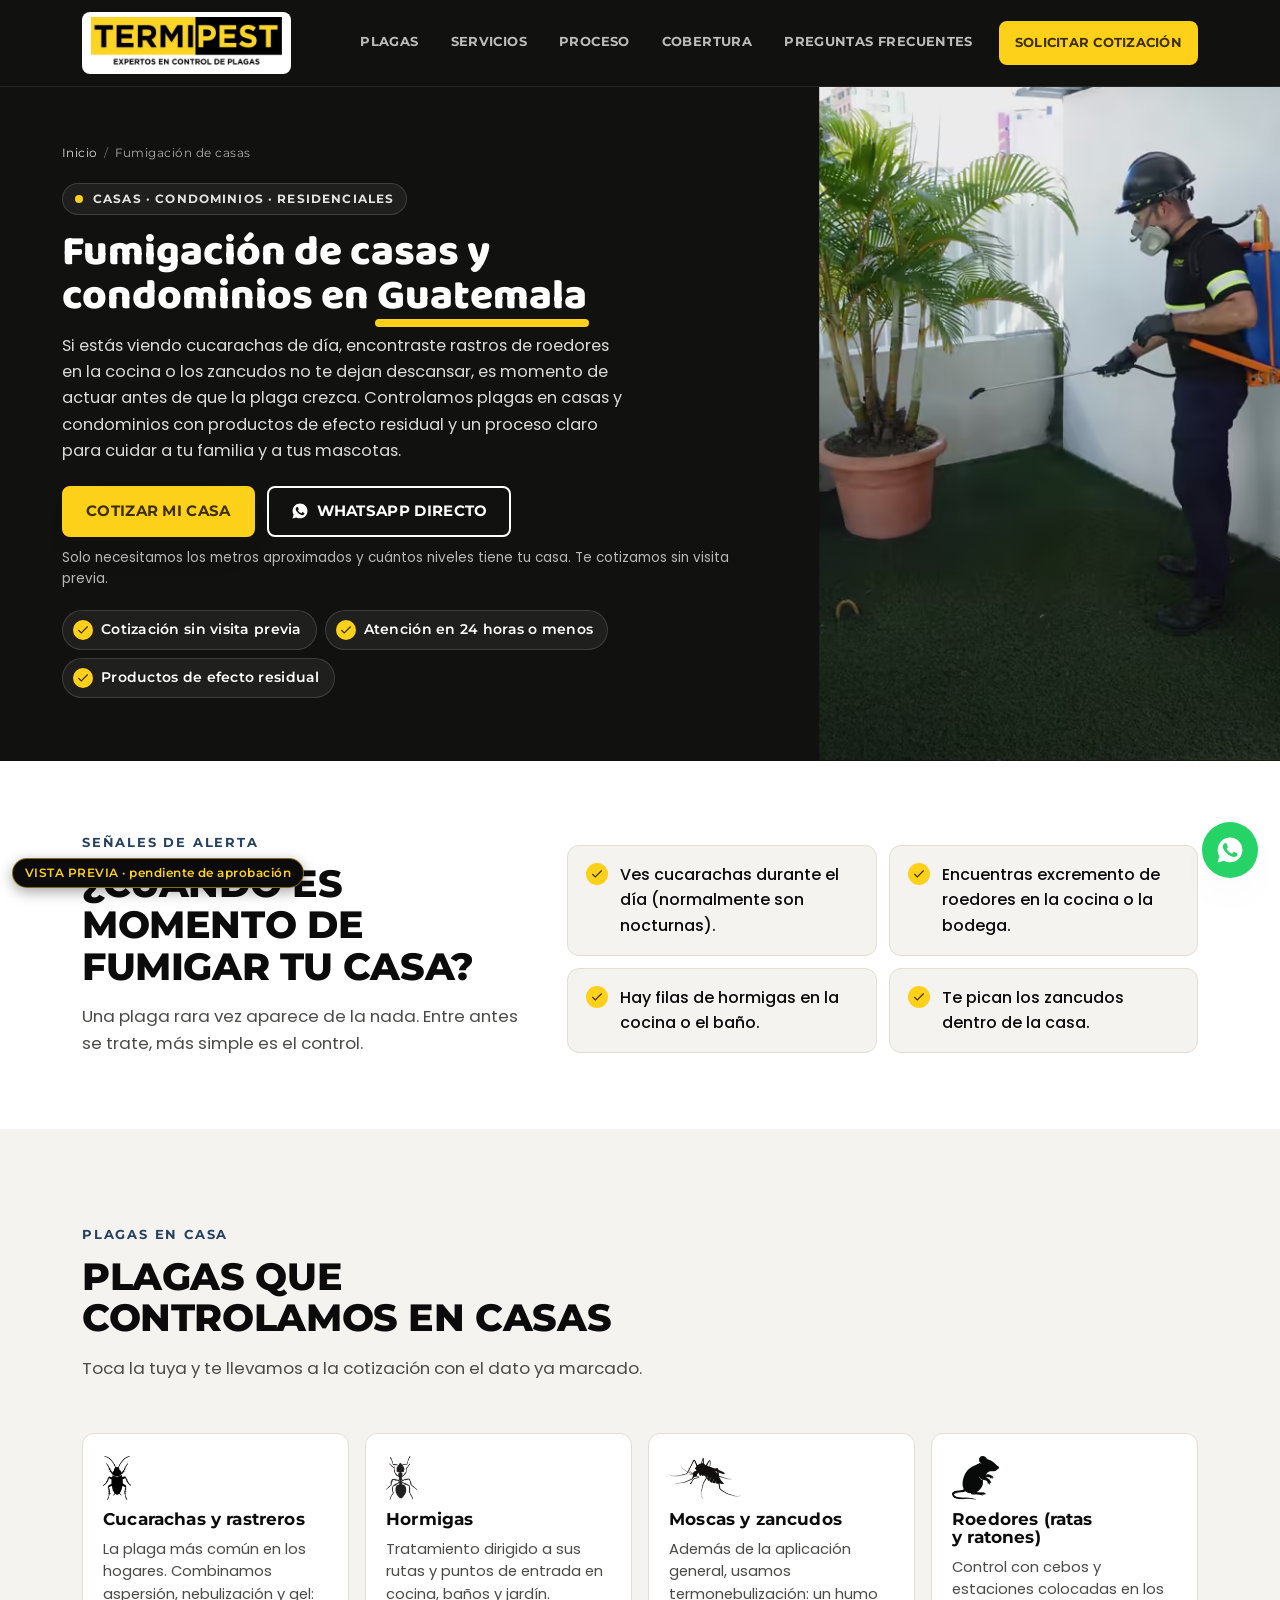
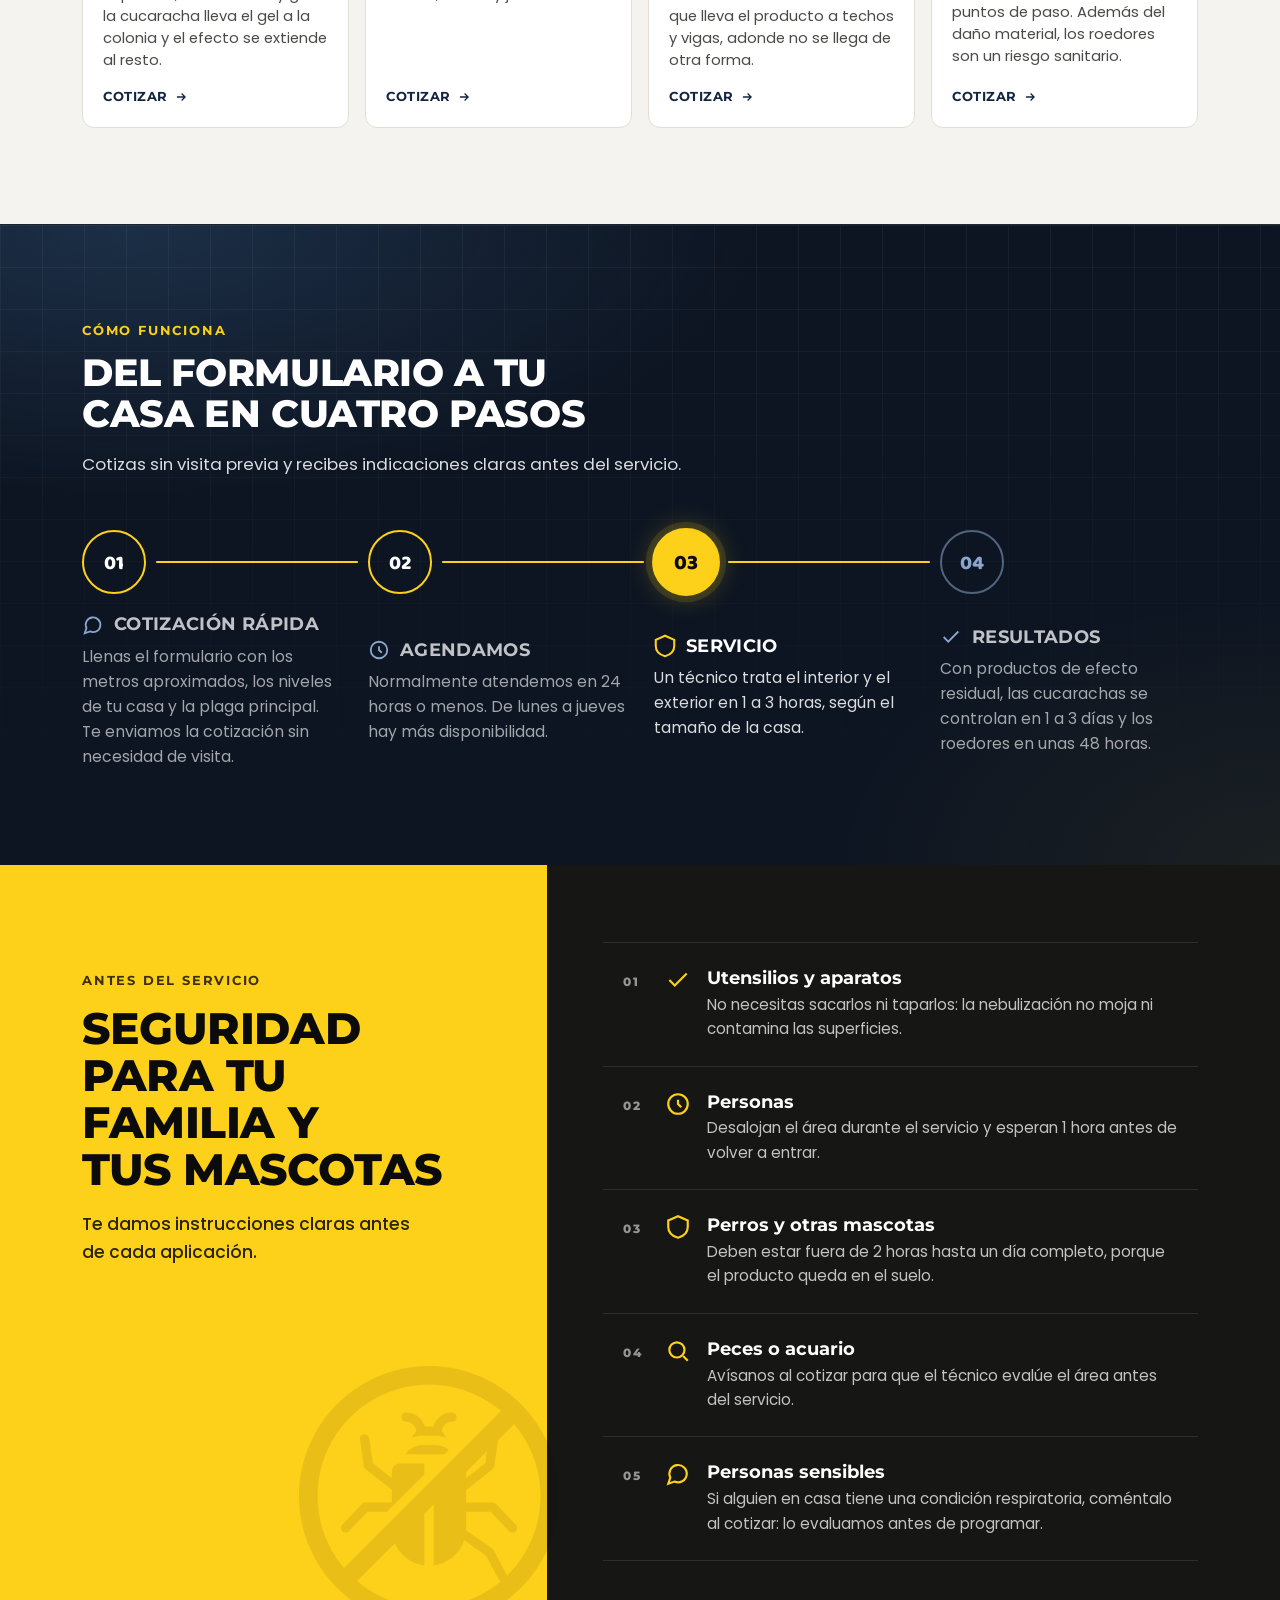
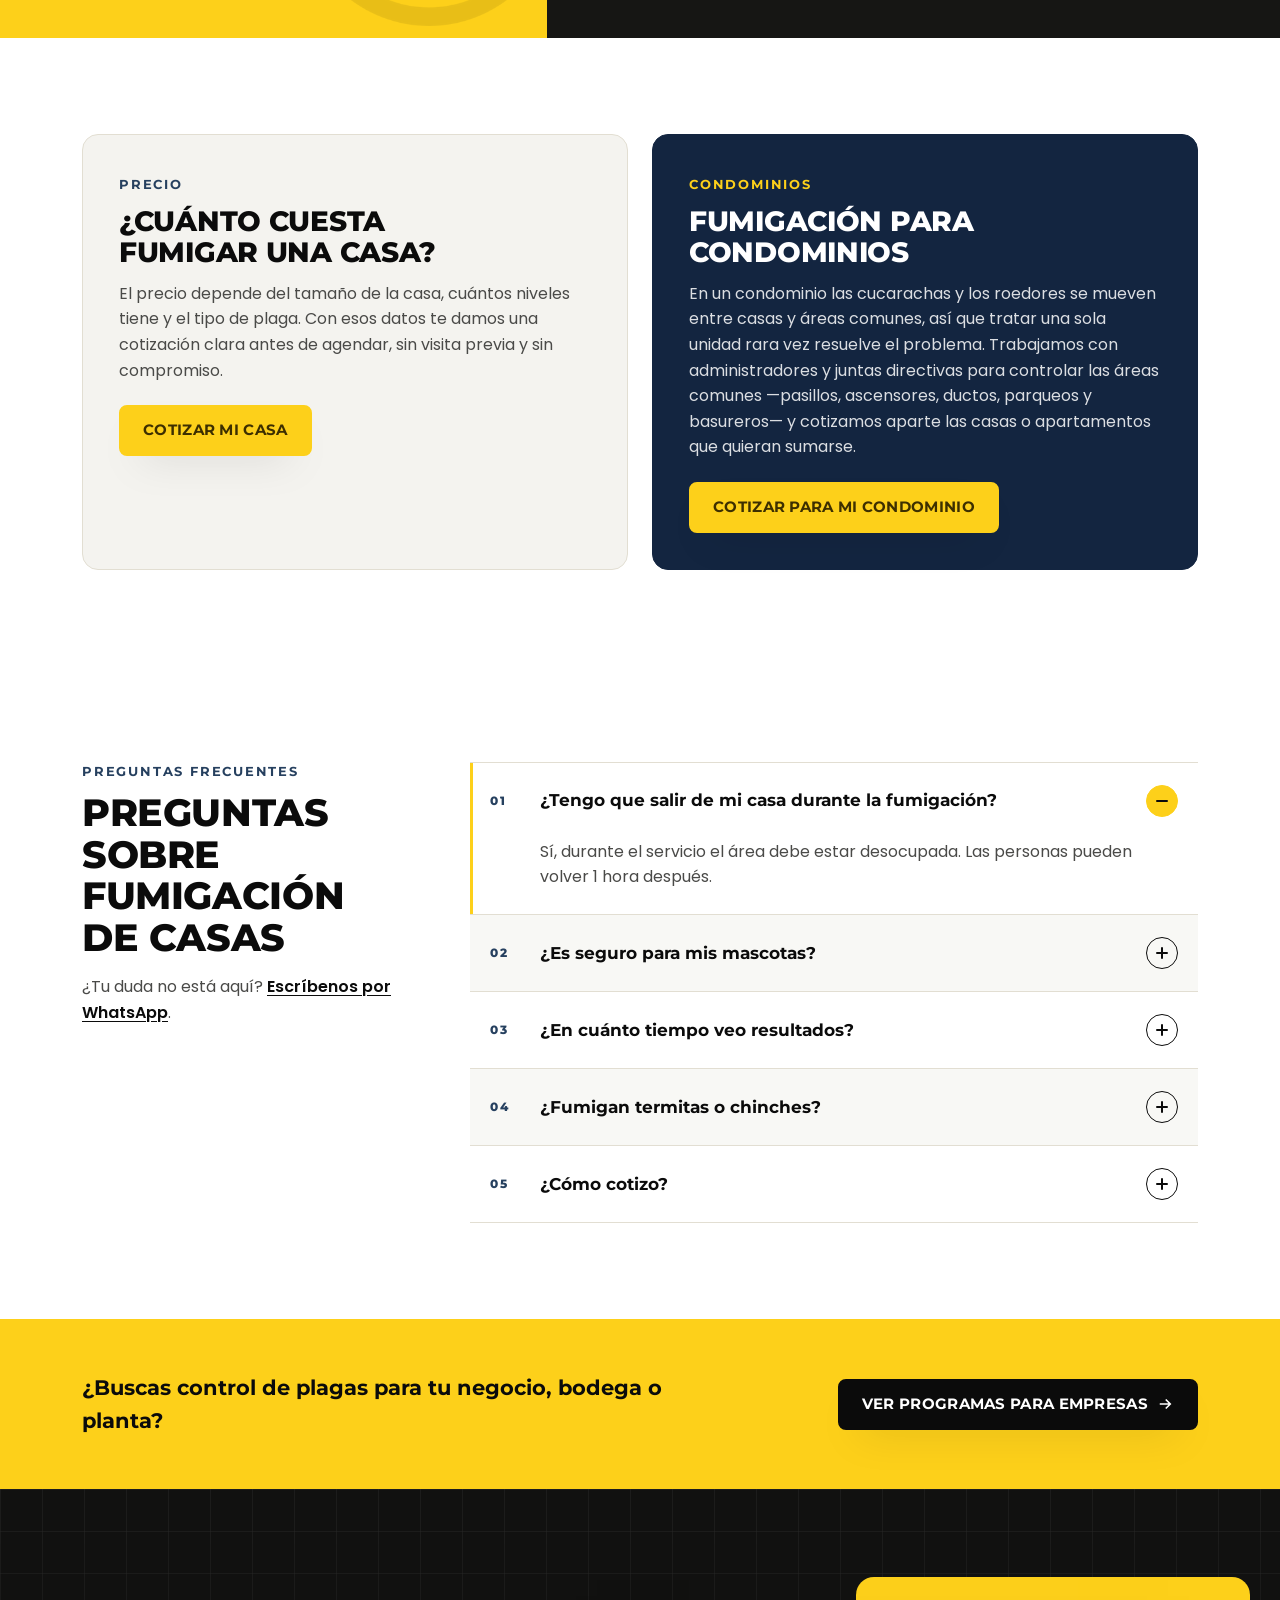
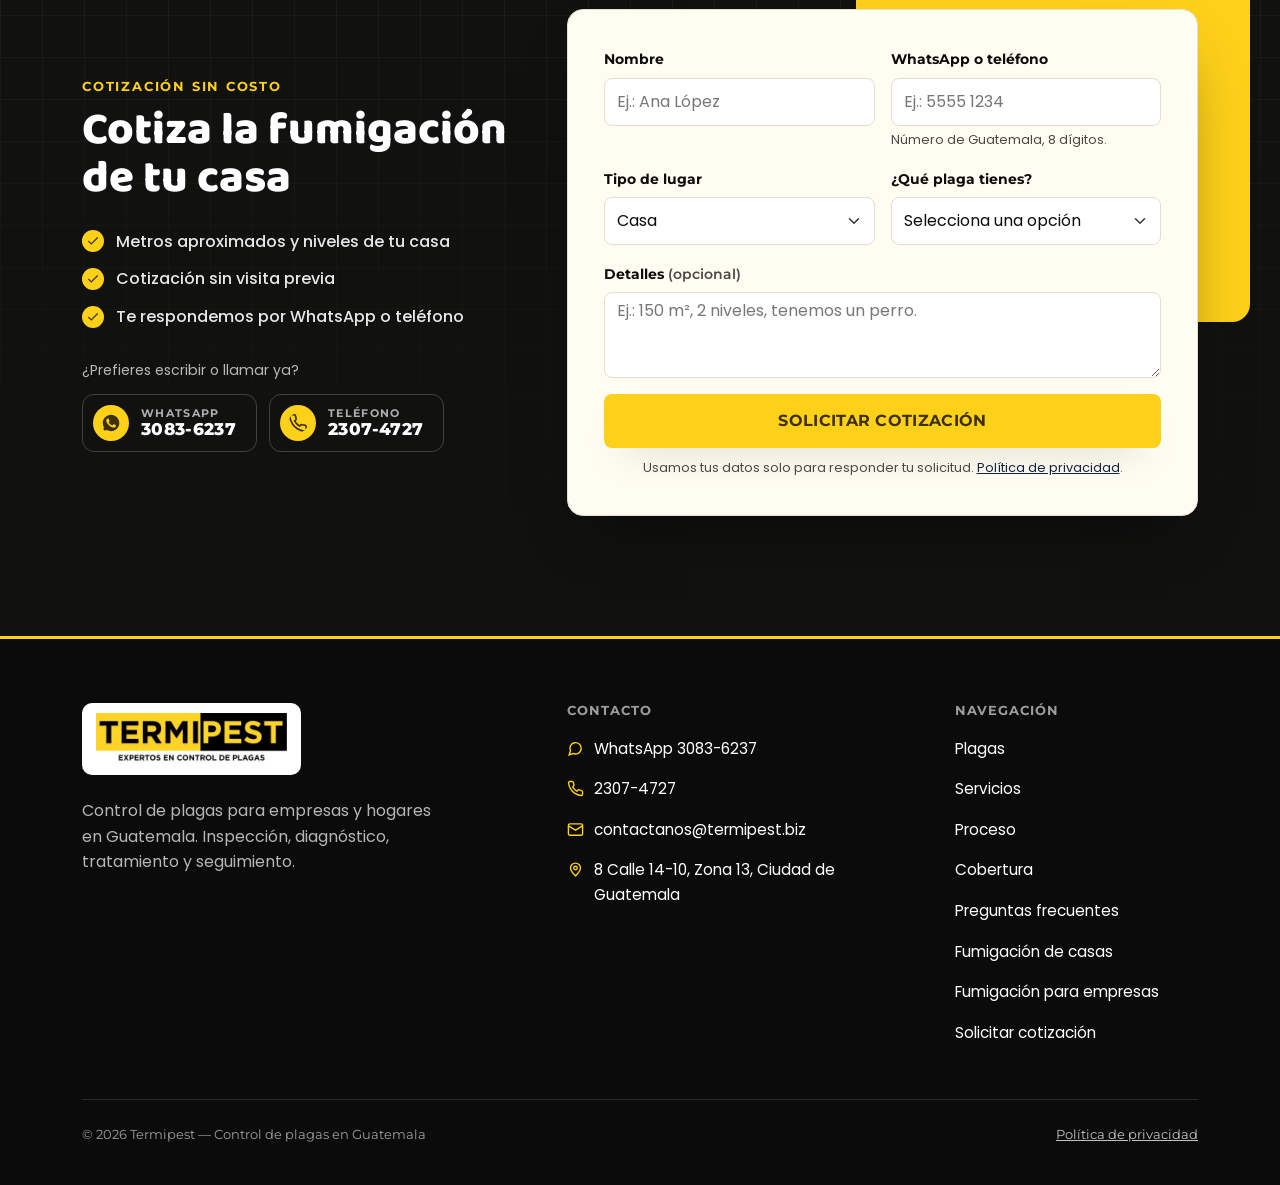
==== fumigacion-de-casas/index.html @ 389129e6 "Vista previa del sitio nuevo de Termipest Co-Authored-By: Claude Opus 5.5 <noreply@anthropic.com>" ====
<!doctype html>
<html lang="es">
<head>
  <meta charset="utf-8">
  <meta name="viewport" content="width=device-width, initial-scale=1">

  <title>Fumigación de casas y condominios en Guatemala | Termipest</title>
  <meta name="description" content="Control de cucarachas, hormigas, zancudos y roedores en casas y condominios de Guatemala. Cotiza con los metros y niveles de tu casa, sin visita previa.">
  <meta name="robots" content="noindex, nofollow">
  <link rel="canonical" href="https://www.termipestlatam.com/fumigacion-de-casas/">
  <meta name="theme-color" content="#111110">

  <meta property="og:type" content="website">
  <meta property="og:locale" content="es_GT">
  <meta property="og:site_name" content="Termipest">
  <meta property="og:title" content="Fumigación de casas y condominios en Guatemala | Termipest">
  <meta property="og:description" content="Control de cucarachas, hormigas, zancudos y roedores en casas y condominios de Guatemala. Cotiza con los metros y niveles de tu casa, sin visita previa.">
  <meta property="og:url" content="https://www.termipestlatam.com/fumigacion-de-casas/">
  <meta property="og:image" content="https://www.termipestlatam.com/assets/images/og-termipest.jpg">
  <meta property="og:image:width" content="1200">
  <meta property="og:image:height" content="630">
  <meta property="og:image:alt" content="Técnico de Termipest aplicando nebulización en un jardín">
  <meta name="twitter:card" content="summary_large_image">
  <meta name="twitter:title" content="Fumigación de casas y condominios en Guatemala | Termipest">
  <meta name="twitter:description" content="Control de cucarachas, hormigas, zancudos y roedores en casas y condominios de Guatemala. Cotiza con los metros y niveles de tu casa, sin visita previa.">
  <meta name="twitter:image" content="https://www.termipestlatam.com/assets/images/og-termipest.jpg">

  <link rel="icon" href="../assets/icons/favicon.svg" type="image/svg+xml">
  <link rel="icon" href="../assets/icons/favicon-32.png" sizes="32x32" type="image/png">
  <link rel="apple-touch-icon" href="../assets/icons/apple-touch-icon.png">

  <script>document.documentElement.classList.add('js');</script>

  <link rel="preconnect" href="https://fonts.googleapis.com">
  <link rel="preconnect" href="https://fonts.gstatic.com" crossorigin>
  <link rel="stylesheet" href="../assets/vendor/bootstrap-5.3.3/bootstrap.min.css">
  <link rel="stylesheet" href="https://fonts.googleapis.com/css2?family=Baloo+2:wght@800&family=Montserrat:wght@600;700;800&family=Poppins:wght@400;600&display=swap">
  <link rel="stylesheet" href="../assets/css/styles.css">

  <script type="application/ld+json">
  {
    "@context": "https://schema.org",
    "@graph": [
      {
        "@type": "Service",
        "@id": "https://www.termipestlatam.com/fumigacion-de-casas/#servicio",
        "name": "Fumigación de casas y condominios",
        "serviceType": "Control de plagas residencial",
        "description": "Control de cucarachas, hormigas, moscas, zancudos y roedores en casas y condominios de Guatemala, con productos de efecto residual.",
        "url": "https://www.termipestlatam.com/fumigacion-de-casas/",
        "provider": {
          "@type": "LocalBusiness",
          "@id": "https://www.termipestlatam.com/#negocio",
          "name": "Termipest",
          "url": "https://www.termipestlatam.com/",
          "telephone": "+502 3083-6237",
          "address": {
            "@type": "PostalAddress",
            "streetAddress": "8 Calle 14-10, Zona 13",
            "addressLocality": "Ciudad de Guatemala",
            "addressCountry": "GT"
          }
        },
        "areaServed": [
          {
            "@type": "City",
            "name": "Ciudad de Guatemala"
          },
          {
            "@type": "City",
            "name": "Quetzaltenango"
          },
          {
            "@type": "City",
            "name": "Antigua Guatemala"
          }
        ],
        "audience": {
          "@type": "Audience",
          "audienceType": "Hogares y condominios"
        }
      },
      {
        "@type": "BreadcrumbList",
        "itemListElement": [
          {
            "@type": "ListItem",
            "position": 1,
            "name": "Inicio",
            "item": "https://www.termipestlatam.com/"
          },
          {
            "@type": "ListItem",
            "position": 2,
            "name": "Fumigación de casas",
            "item": "https://www.termipestlatam.com/fumigacion-de-casas/"
          }
        ]
      },
      {
        "@type": "FAQPage",
        "mainEntity": [
          {
            "@type": "Question",
            "name": "¿Tengo que salir de mi casa durante la fumigación?",
            "acceptedAnswer": {
              "@type": "Answer",
              "text": "Sí, durante el servicio el área debe estar desocupada. Las personas pueden volver 1 hora después."
            }
          },
          {
            "@type": "Question",
            "name": "¿Es seguro para mis mascotas?",
            "acceptedAnswer": {
              "@type": "Answer",
              "text": "Los perros y otras mascotas deben estar fuera de 2 horas hasta un día completo, porque el producto queda en el suelo. Te damos las indicaciones exactas antes del servicio."
            }
          },
          {
            "@type": "Question",
            "name": "¿En cuánto tiempo veo resultados?",
            "acceptedAnswer": {
              "@type": "Answer",
              "text": "Las cucarachas se controlan en 1 a 3 días y los roedores en unas 48 horas, porque usamos productos de efecto residual. Es normal ver algunas muertas en ese tiempo: significa que el producto está funcionando."
            }
          },
          {
            "@type": "Question",
            "name": "¿Fumigan termitas o chinches?",
            "acceptedAnswer": {
              "@type": "Answer",
              "text": "No son parte de nuestra especialidad. En casas nos enfocamos en cucarachas, hormigas, moscas, zancudos y roedores."
            }
          },
          {
            "@type": "Question",
            "name": "¿Cómo cotizo?",
            "acceptedAnswer": {
              "@type": "Answer",
              "text": "Completa el formulario con los metros aproximados y los niveles de tu casa. También puedes escribirnos por WhatsApp al 3083-6237 o llamar al 2307-4727."
            }
          }
        ]
      }
    ]
  }
  </script>
</head>
<body>

<!-- Íconos reutilizables (se usan con <svg><use href="#id"></use></svg>) -->
<svg xmlns="http://www.w3.org/2000/svg" class="d-none" aria-hidden="true">
  <symbol id="i-wa" viewBox="0 0 24 24"><path fill="currentColor" d="M12.04 2C6.58 2 2.13 6.45 2.13 11.91c0 1.85.5 3.58 1.4 5.1L2 22l5.13-1.5a9.9 9.9 0 0 0 4.9 1.3h.01c5.46 0 9.91-4.45 9.91-9.9C21.95 6.45 17.5 2 12.04 2Zm5.8 14.1c-.24.68-1.4 1.3-1.94 1.38-.5.08-1.12.11-1.8-.12-.42-.14-.95-.31-1.65-.6-2.9-1.25-4.8-4.17-4.94-4.36-.14-.2-1.18-1.57-1.18-3 0-1.42.75-2.12 1.02-2.41.27-.3.58-.37.78-.37h.55c.18 0 .42-.07.65.5.24.6.82 2.06.89 2.2.07.15.12.32.02.52-.1.2-.15.32-.3.5-.14.17-.3.38-.43.5-.14.14-.29.29-.13.57.17.28.75 1.24 1.61 2 1.11.99 2.04 1.3 2.32 1.44.28.14.44.12.6-.07.17-.2.72-.84.91-1.13.19-.28.38-.23.63-.14.26.1 1.64.77 1.92.91.28.14.47.21.54.33.07.12.07.68-.17 1.35Z"/></symbol>
  <symbol id="i-check" viewBox="0 0 24 24"><path fill="none" stroke="currentColor" stroke-width="2" d="M20 6 9 17l-5-5"/></symbol>
  <symbol id="i-shield" viewBox="0 0 24 24"><path fill="none" stroke="currentColor" stroke-width="2" d="M12 2 3 6v6c0 5 4 8.5 9 10 5-1.5 9-5 9-10V6l-9-4Z"/></symbol>
  <symbol id="i-steps" viewBox="0 0 24 24"><path fill="none" stroke="currentColor" stroke-width="2" d="M3 12h4l3 8 4-16 3 8h4"/></symbol>
  <symbol id="i-chat" viewBox="0 0 24 24"><path fill="none" stroke="currentColor" stroke-width="2" d="M3 21l1.9-5.7A8 8 0 1 1 8.7 19L3 21Z"/></symbol>
  <symbol id="i-clock" viewBox="0 0 24 24"><g fill="none" stroke="currentColor" stroke-width="2"><path d="M12 8v4l3 3"/><circle cx="12" cy="12" r="9"/></g></symbol>
  <symbol id="i-search" viewBox="0 0 24 24"><g fill="none" stroke="currentColor" stroke-width="2"><circle cx="11" cy="11" r="7"/><path d="m21 21-4.3-4.3"/></g></symbol>
  <symbol id="i-briefcase" viewBox="0 0 24 24"><g fill="none" stroke="currentColor" stroke-width="2"><rect x="3" y="7" width="18" height="13" rx="2"/><path d="M8 7V5a2 2 0 0 1 2-2h4a2 2 0 0 1 2 2v2"/></g></symbol>
  <symbol id="i-pin" viewBox="0 0 24 24"><g fill="none" stroke="currentColor" stroke-width="2"><path d="M12 21s-7-6.5-7-11a7 7 0 0 1 14 0c0 4.5-7 11-7 11Z"/><circle cx="12" cy="10" r="2.5"/></g></symbol>
  <symbol id="i-phone" viewBox="0 0 24 24"><path fill="none" stroke="currentColor" stroke-width="2" d="M22 16.9v3a2 2 0 0 1-2.2 2 19.8 19.8 0 0 1-8.6-3 19.5 19.5 0 0 1-6-6 19.8 19.8 0 0 1-3-8.7A2 2 0 0 1 4.1 2h3a2 2 0 0 1 2 1.7c.1.9.3 1.8.6 2.7a2 2 0 0 1-.5 2.1L8 9.7a16 16 0 0 0 6 6l1.2-1.2a2 2 0 0 1 2.1-.5c.9.3 1.8.5 2.7.6a2 2 0 0 1 1.7 2Z"/></symbol>
  <symbol id="i-mail" viewBox="0 0 24 24"><g fill="none" stroke="currentColor" stroke-width="2"><rect x="2" y="4" width="20" height="16" rx="2"/><path d="m2 7 10 6 10-6"/></g></symbol>
  <symbol id="i-arrow" viewBox="0 0 24 24"><path fill="none" stroke="currentColor" stroke-width="2.2" d="M5 12h14M13 6l6 6-6 6"/></symbol>
  <symbol id="i-chev-l" viewBox="0 0 24 24"><path fill="none" stroke="currentColor" stroke-width="2" d="m15 18-6-6 6-6"/></symbol>
  <symbol id="i-chev-r" viewBox="0 0 24 24"><path fill="none" stroke="currentColor" stroke-width="2" d="m9 18 6-6-6-6"/></symbol>
  <symbol id="i-pause" viewBox="0 0 24 24"><g fill="currentColor"><rect x="6" y="5" width="4" height="14" rx="1"/><rect x="14" y="5" width="4" height="14" rx="1"/></g></symbol>
  <symbol id="i-play" viewBox="0 0 24 24"><path fill="currentColor" d="M8 5.5v13a1 1 0 0 0 1.5.86l10.5-6.5a1 1 0 0 0 0-1.72L9.5 4.64A1 1 0 0 0 8 5.5Z"/></symbol>
  <symbol id="i-up" viewBox="0 0 24 24"><path fill="none" stroke="currentColor" stroke-width="2.4" stroke-linecap="round" stroke-linejoin="round" d="M12 19V5M5 12l7-7 7 7"/></symbol>
  <symbol id="i-menu" viewBox="0 0 24 24"><path fill="none" stroke="currentColor" stroke-width="2.2" stroke-linecap="round" d="M4 7h16M4 12h16M4 17h16"/></symbol>
</svg>

<a class="skip-link" href="#contenido">Saltar al contenido</a>

<!-- ============ HEADER ============ -->
<header class="site-header">
  <nav class="navbar navbar-expand-lg" aria-label="Navegación principal">
    <div class="container">
      <a class="navbar-brand" href="../index.html">
        <picture>
          <source type="image/webp" srcset="../assets/images/logo-termipest-440.webp">
          <img src="../assets/images/logo-termipest-440.png" width="440" height="120" alt="Termipest — Expertos en control de plagas" class="brand-logo">
        </picture>
      </a>

      <button class="navbar-toggler menu-toggle" type="button" data-bs-toggle="offcanvas" data-bs-target="#menuPrincipal"
              aria-controls="menuPrincipal" aria-label="Abrir menú">
        <svg aria-hidden="true"><use href="#i-menu"></use></svg>
      </button>

      <div class="offcanvas offcanvas-end site-menu" tabindex="-1" id="menuPrincipal" aria-labelledby="menuPrincipalTitulo">
        <div class="offcanvas-header">
          <p class="offcanvas-title" id="menuPrincipalTitulo">Menú</p>
          <button type="button" class="btn-close" data-bs-dismiss="offcanvas" aria-label="Cerrar menú"></button>
        </div>
        <div class="offcanvas-body">
          <ul class="navbar-nav ms-lg-auto">
            <li class="nav-item"><a class="nav-link" href="../index.html#plagas">Plagas</a></li>
            <li class="nav-item"><a class="nav-link" href="../index.html#servicios">Servicios</a></li>
            <li class="nav-item"><a class="nav-link" href="../index.html#proceso">Proceso</a></li>
            <li class="nav-item"><a class="nav-link" href="../index.html#cobertura">Cobertura</a></li>
            <li class="nav-item"><a class="nav-link" href="../index.html#preguntas">Preguntas frecuentes</a></li>
          </ul>
          <a class="btn btn-primary nav-cta" href="#cotizacion" data-track="click_quote" data-track-location="header">Solicitar cotización</a>
          <div class="menu-contact d-lg-none">
            <a href="https://wa.me/50230836237?text=Hola%20Termipest%2C%20quisiera%20solicitar%20informaci%C3%B3n%20sobre%20control%20de%20plagas." target="_blank" rel="noopener noreferrer" data-track="click_whatsapp" data-track-location="menu">
              <svg aria-hidden="true"><use href="#i-wa"></use></svg>WhatsApp 3083-6237
            </a>
            <a href="tel:+50223074727" data-track="click_phone" data-track-location="menu">
              <svg aria-hidden="true"><use href="#i-phone"></use></svg>Llamar al 2307-4727
            </a>
          </div>
        </div>
      </div>
    </div>
  </nav>
</header>

<main id="contenido">

  <!-- ============ HERO DE PÁGINA ============ -->
  <section class="hero hero-page" id="inicio" aria-labelledby="hero-titulo">
    <div class="hero-text-col">
      <nav aria-label="Ruta de navegación">
        <ol class="crumbs"><li><a href="../index.html">Inicio</a></li><li><span aria-current="page">Fumigación de casas</span></li></ol>
      </nav>
      <p class="eyebrow hero-kicker h-anim"><span class="hero-kicker-dot" aria-hidden="true"></span>Casas · condominios · residenciales</p>
      <h1 id="hero-titulo" class="h-anim h-anim-1">Fumigación de casas y condominios en <span class="hero-mark">Guatemala</span></h1>
      <p class="lede h-anim h-anim-2">Si estás viendo cucarachas de día, encontraste rastros de roedores en la cocina o los zancudos no te dejan descansar, es momento de actuar antes de que la plaga crezca. Controlamos plagas en casas y condominios con productos de efecto residual y un proceso claro para cuidar a tu familia y a tus mascotas.</p>

      <div class="hero-cta h-anim h-anim-3">
        <a class="btn btn-primary btn-lg-cta" href="#cotizacion" data-prefill-property="Casa" data-track="click_quote" data-track-location="hero-casas">Cotizar mi casa</a>
        <a class="btn btn-ghost" href="https://wa.me/50230836237?text=Hola%20Termipest%2C%20quisiera%20cotizar%20la%20fumigaci%C3%B3n%20de%20mi%20casa." target="_blank" rel="noopener noreferrer" data-track="click_whatsapp" data-track-location="hero-casas">
          <svg aria-hidden="true"><use href="#i-wa"></use></svg>WhatsApp directo
        </a>
      </div>
      <p class="hero-note h-anim h-anim-3">Solo necesitamos los metros aproximados y cuántos niveles tiene tu casa. Te cotizamos sin visita previa.</p>

      <ul class="hero-badges h-anim h-anim-4">
        <li class="hero-badge"><svg aria-hidden="true"><use href="#i-check"></use></svg>Cotización sin visita previa</li>
        <li class="hero-badge"><svg aria-hidden="true"><use href="#i-check"></use></svg>Atención en 24 horas o menos</li>
        <li class="hero-badge"><svg aria-hidden="true"><use href="#i-check"></use></svg>Productos de efecto residual</li>
      </ul>
    </div>

    <div class="hero-media page-photo">
      <picture>
        <source type="image/avif" sizes="(min-width: 992px) 36vw, 100vw" srcset="../assets/images/hero-exteriores-480.avif 480w, ../assets/images/hero-exteriores-800.avif 800w">
        <source type="image/webp" sizes="(min-width: 992px) 36vw, 100vw" srcset="../assets/images/hero-exteriores-480.webp 480w, ../assets/images/hero-exteriores-800.webp 800w">
        <img src="../assets/images/hero-exteriores-800.jpg" sizes="(min-width: 992px) 36vw, 100vw" srcset="../assets/images/hero-exteriores-480.jpg 480w, ../assets/images/hero-exteriores-800.jpg 800w"
             width="800" height="1197" fetchpriority="high" alt="Técnico de Termipest aplicando control con bomba de espalda en una terraza">
      </picture>
    </div>
  </section>

  <!-- ============ SEÑALES ============ -->
  <section class="section section-tight signs-sec" aria-labelledby="senales-titulo">
    <div class="container">
      <div class="row g-4 g-lg-5 align-items-center">
        <div class="col-lg-5">
          <div class="sec-head reveal mb-0">
            <span class="eyebrow">Señales de alerta</span>
            <h2 id="senales-titulo">¿Cuándo es momento de fumigar tu casa?</h2>
            <p>Una plaga rara vez aparece de la nada. Entre antes se trate, más simple es el control.</p>
          </div>
        </div>
        <div class="col-lg-7">
          <ul class="signs stagger">
            <li class="sign reveal"><svg aria-hidden="true"><use href="#i-check"></use></svg>Ves cucarachas durante el día (normalmente son nocturnas).</li>
            <li class="sign reveal"><svg aria-hidden="true"><use href="#i-check"></use></svg>Encuentras excremento de roedores en la cocina o la bodega.</li>
            <li class="sign reveal"><svg aria-hidden="true"><use href="#i-check"></use></svg>Hay filas de hormigas en la cocina o el baño.</li>
            <li class="sign reveal"><svg aria-hidden="true"><use href="#i-check"></use></svg>Te pican los zancudos dentro de la casa.</li>
          </ul>
        </div>
      </div>
    </div>
  </section>

  <!-- ============ PLAGAS EN CASAS ============ -->
  <!-- Nota: Termipest NO ofrece control de termitas ni chinches (Operaciones, 22-sep-2026). -->
  <section id="plagas" class="section page-cards-sec" aria-labelledby="plagas-titulo">
    <div class="container">
      <div class="sec-head reveal">
        <span class="eyebrow">Plagas en casa</span>
        <h2 id="plagas-titulo">Plagas que controlamos en casas</h2>
        <p>Toca la tuya y te llevamos a la cotización con el dato ya marcado.</p>
      </div>
      <ul class="row row-cols-1 row-cols-sm-2 row-cols-lg-4 g-3 page-cards stagger">
        <li class="col reveal-scale">
          <a class="pest-card" href="#cotizacion" data-prefill-pest="Cucarachas" data-prefill-property="Casa" data-track="click_pest" data-track-location="casas-Cucarachas">
            <img class="icon-mono" src="../assets/icons/cucaracha.png" width="50" height="80" alt="" loading="lazy">
            <h3>Cucarachas y rastreros</h3>
            <p>La plaga más común en los hogares. Combinamos aspersión, nebulización y gel: la cucaracha lleva el gel a la colonia y el efecto se extiende al resto.</p>
            <span class="card-cta">Cotizar<svg aria-hidden="true"><use href="#i-arrow"></use></svg></span>
          </a>
        </li>
        <li class="col reveal-scale">
          <a class="pest-card" href="#cotizacion" data-prefill-pest="Hormigas" data-prefill-property="Casa" data-track="click_pest" data-track-location="casas-Hormigas">
            <img class="icon-mono" src="../assets/icons/hormiga.png" width="56" height="80" alt="" loading="lazy">
            <h3>Hormigas</h3>
            <p>Tratamiento dirigido a sus rutas y puntos de entrada en cocina, baños y jardín.</p>
            <span class="card-cta">Cotizar<svg aria-hidden="true"><use href="#i-arrow"></use></svg></span>
          </a>
        </li>
        <li class="col reveal-scale">
          <a class="pest-card" href="#cotizacion" data-prefill-pest="Mosquitos" data-prefill-property="Casa" data-track="click_pest" data-track-location="casas-Mosquitos">
            <img class="icon-mono" src="../assets/icons/mosquito.png" width="140" height="80" alt="" loading="lazy">
            <h3>Moscas y zancudos</h3>
            <p>Además de la aplicación general, usamos termonebulización: un humo que lleva el producto a techos y vigas, adonde no se llega de otra forma.</p>
            <span class="card-cta">Cotizar<svg aria-hidden="true"><use href="#i-arrow"></use></svg></span>
          </a>
        </li>
        <li class="col reveal-scale">
          <a class="pest-card" href="#cotizacion" data-prefill-pest="Roedores" data-prefill-property="Casa" data-track="click_pest" data-track-location="casas-Roedores">
            <img class="icon-mono" src="../assets/icons/roedor.png" width="86" height="80" alt="" loading="lazy">
            <h3>Roedores (ratas y ratones)</h3>
            <p>Control con cebos y estaciones colocadas en los puntos de paso. Además del daño material, los roedores son un riesgo sanitario.</p>
            <span class="card-cta">Cotizar<svg aria-hidden="true"><use href="#i-arrow"></use></svg></span>
          </a>
        </li>
      </ul>
    </div>
  </section>

  <!-- ============ PROCESO ============ -->
  <section id="proceso" class="section proceso-sec" aria-labelledby="proceso-titulo">
    <div class="grid-tex" aria-hidden="true"></div>
    <div class="container">
      <div class="sec-head sec-head-inverse reveal">
        <span class="eyebrow">Cómo funciona</span>
        <h2 id="proceso-titulo">Del formulario a tu casa en cuatro pasos</h2>
        <p>Cotizas sin visita previa y recibes indicaciones claras antes del servicio.</p>
      </div>
      <div class="proc" data-proc>
        <ol class="proc-steps stagger">
          <li class="proc-step reveal">
            <button class="proc-node" type="button" aria-label="Paso 1 de 4: Cotización rápida"><span aria-hidden="true">01</span></button>
            <div class="proc-body">
              <div class="proc-head"><svg class="proc-icon" aria-hidden="true"><use href="#i-chat"></use></svg><h3>Cotización rápida</h3></div>
              <p>Llenas el formulario con los metros aproximados, los niveles de tu casa y la plaga principal. Te enviamos la cotización sin necesidad de visita.</p>
            </div>
          </li>
          <li class="proc-step reveal">
            <button class="proc-node" type="button" aria-label="Paso 2 de 4: Agendamos"><span aria-hidden="true">02</span></button>
            <div class="proc-body">
              <div class="proc-head"><svg class="proc-icon" aria-hidden="true"><use href="#i-clock"></use></svg><h3>Agendamos</h3></div>
              <p>Normalmente atendemos en 24 horas o menos. De lunes a jueves hay más disponibilidad.</p>
            </div>
          </li>
          <li class="proc-step reveal">
            <button class="proc-node" type="button" aria-label="Paso 3 de 4: Servicio"><span aria-hidden="true">03</span></button>
            <div class="proc-body">
              <div class="proc-head"><svg class="proc-icon" aria-hidden="true"><use href="#i-shield"></use></svg><h3>Servicio</h3></div>
              <p>Un técnico trata el interior y el exterior en 1 a 3 horas, según el tamaño de la casa.</p>
            </div>
          </li>
          <li class="proc-step reveal">
            <button class="proc-node" type="button" aria-label="Paso 4 de 4: Resultados"><span aria-hidden="true">04</span></button>
            <div class="proc-body">
              <div class="proc-head"><svg class="proc-icon" aria-hidden="true"><use href="#i-check"></use></svg><h3>Resultados</h3></div>
              <p>Con productos de efecto residual, las cucarachas se controlan en 1 a 3 días y los roedores en unas 48 horas.</p>
            </div>
          </li>
        </ol>
      </div>
    </div>
  </section>

  <!-- ============ SEGURIDAD ============ -->
  <section id="seguridad" class="why-sec" aria-labelledby="seguridad-titulo">
    <div class="container">
      <div class="row g-0">
        <div class="col-lg-5 why-intro reveal">
          <img class="why-seal" src="../assets/images/sello-sin-plagas-400.png" width="400" height="400" alt="" aria-hidden="true" loading="lazy" decoding="async">
          <span class="eyebrow">Antes del servicio</span>
          <h2 id="seguridad-titulo">Seguridad para tu familia y tus mascotas</h2>
          <p class="why-lede">Te damos instrucciones claras antes de cada aplicación.</p>
        </div>
        <div class="col-lg-7 why-panel">
          <ol class="why-list stagger">
            <li class="why-item reveal"><span class="why-num" aria-hidden="true">01</span><svg aria-hidden="true"><use href="#i-check"></use></svg><div><h3>Utensilios y aparatos</h3><p>No necesitas sacarlos ni taparlos: la nebulización no moja ni contamina las superficies.</p></div></li>
            <li class="why-item reveal"><span class="why-num" aria-hidden="true">02</span><svg aria-hidden="true"><use href="#i-clock"></use></svg><div><h3>Personas</h3><p>Desalojan el área durante el servicio y esperan 1 hora antes de volver a entrar.</p></div></li>
            <li class="why-item reveal"><span class="why-num" aria-hidden="true">03</span><svg aria-hidden="true"><use href="#i-shield"></use></svg><div><h3>Perros y otras mascotas</h3><p>Deben estar fuera de 2 horas hasta un día completo, porque el producto queda en el suelo.</p></div></li>
            <li class="why-item reveal"><span class="why-num" aria-hidden="true">04</span><svg aria-hidden="true"><use href="#i-search"></use></svg><div><h3>Peces o acuario</h3><p>Avísanos al cotizar para que el técnico evalúe el área antes del servicio.</p></div></li>
            <li class="why-item reveal"><span class="why-num" aria-hidden="true">05</span><svg aria-hidden="true"><use href="#i-chat"></use></svg><div><h3>Personas sensibles</h3><p>Si alguien en casa tiene una condición respiratoria, coméntalo al cotizar: lo evaluamos antes de programar.</p></div></li>
          </ol>
        </div>
      </div>
    </div>
  </section>

  <!-- ============ PRECIO + CONDOMINIOS ============ -->
  <section class="section info-sec" aria-label="Precio y condominios">
    <div class="container">
      <div class="row g-4">
        <div class="col-lg-6 reveal">
          <div class="info-card">
            <span class="eyebrow">Precio</span>
            <h2>¿Cuánto cuesta fumigar una casa?</h2>
            <p>El precio depende del tamaño de la casa, cuántos niveles tiene y el tipo de plaga. Con esos datos te damos una cotización clara antes de agendar, sin visita previa y sin compromiso.</p>
            <a class="btn btn-primary" href="#cotizacion" data-prefill-property="Casa" data-track="click_quote" data-track-location="precio-casas">Cotizar mi casa</a>
          </div>
        </div>
        <div class="col-lg-6 reveal">
          <div class="info-card info-card-dark">
            <span class="eyebrow">Condominios</span>
            <h2>Fumigación para condominios</h2>
            <p>En un condominio las cucarachas y los roedores se mueven entre casas y áreas comunes, así que tratar una sola unidad rara vez resuelve el problema. Trabajamos con administradores y juntas directivas para controlar las áreas comunes —pasillos, ascensores, ductos, parqueos y basureros— y cotizamos aparte las casas o apartamentos que quieran sumarse.</p>
            <a class="btn btn-primary" href="#cotizacion" data-prefill-property="Condominio o residencial" data-track="click_quote" data-track-location="condominios">Cotizar para mi condominio</a>
          </div>
        </div>
      </div>
    </div>
  </section>

  <!-- ============ PREGUNTAS FRECUENTES ============ -->
  <section id="preguntas" class="section faq-sec" aria-labelledby="preguntas-titulo">
    <div class="container">
      <div class="row g-4 g-lg-5">
      <div class="col-lg-4">
        <div class="sec-head faq-head reveal">
          <span class="eyebrow">Preguntas frecuentes</span>
          <h2 id="preguntas-titulo">Preguntas sobre fumigación de casas</h2>
          <p>¿Tu duda no está aquí? <a href="https://wa.me/50230836237?text=Hola%20Termipest%2C%20quisiera%20cotizar%20la%20fumigaci%C3%B3n%20de%20mi%20casa." target="_blank" rel="noopener noreferrer" data-track="click_whatsapp" data-track-location="faq-intro-casas">Escríbenos por WhatsApp</a>.</p>
        </div>
      </div>
      <div class="col-lg-8">
      <div class="faq reveal">
        <details class="faq-item" open>
          <summary><span class="faq-num" aria-hidden="true">01</span><span class="faq-q">¿Tengo que salir de mi casa durante la fumigación?</span><span class="plus" aria-hidden="true"></span></summary>
          <p>Sí, durante el servicio el área debe estar desocupada. Las personas pueden volver 1 hora después.</p>
        </details>
        <details class="faq-item">
          <summary><span class="faq-num" aria-hidden="true">02</span><span class="faq-q">¿Es seguro para mis mascotas?</span><span class="plus" aria-hidden="true"></span></summary>
          <p>Los perros y otras mascotas deben estar fuera de 2 horas hasta un día completo, porque el producto queda en el suelo. Te damos las indicaciones exactas antes del servicio.</p>
        </details>
        <details class="faq-item">
          <summary><span class="faq-num" aria-hidden="true">03</span><span class="faq-q">¿En cuánto tiempo veo resultados?</span><span class="plus" aria-hidden="true"></span></summary>
          <p>Las cucarachas se controlan en 1 a 3 días y los roedores en unas 48 horas, porque usamos productos de efecto residual. Es normal ver algunas muertas en ese tiempo: significa que el producto está funcionando.</p>
        </details>
        <details class="faq-item">
          <summary><span class="faq-num" aria-hidden="true">04</span><span class="faq-q">¿Fumigan termitas o chinches?</span><span class="plus" aria-hidden="true"></span></summary>
          <p>No son parte de nuestra especialidad. En casas nos enfocamos en cucarachas, hormigas, moscas, zancudos y roedores.</p>
        </details>
        <details class="faq-item">
          <summary><span class="faq-num" aria-hidden="true">05</span><span class="faq-q">¿Cómo cotizo?</span><span class="plus" aria-hidden="true"></span></summary>
          <p>Completa el <a href="#cotizacion" data-prefill-property="Casa">formulario de cotización</a> con los metros aproximados y los niveles de tu casa. También puedes escribirnos por <a href="https://wa.me/50230836237?text=Hola%20Termipest%2C%20quisiera%20cotizar%20la%20fumigaci%C3%B3n%20de%20mi%20casa." target="_blank" rel="noopener noreferrer" data-track="click_whatsapp" data-track-location="faq-casas">WhatsApp al 3083-6237</a> o llamar al <a href="tel:+50223074727" data-track="click_phone" data-track-location="faq-casas">2307-4727</a>.</p>
        </details>
      </div>
      </div>
      </div>
    </div>
  </section>

  <!-- ============ ENLACE A LA OTRA PÁGINA DE SERVICIO ============ -->
  <section class="cross-sec" aria-label="Programas para empresas">
    <div class="container cross-inner">
      <p>¿Buscas control de plagas para tu negocio, bodega o planta?</p>
      <a class="btn btn-primary" href="../fumigacion-industrial/index.html">Ver programas para empresas<svg aria-hidden="true" width="16" height="16"><use href="#i-arrow"></use></svg></a>
    </div>
  </section>

  <!-- ============ FORMULARIO ============ -->
  <section id="cotizacion" class="section contact-sec" aria-labelledby="cotizacion-titulo" data-track-view="view_contact">
    <div class="grid-tex" aria-hidden="true"></div>
    <div class="container position-relative">
      <div class="row g-5 align-items-center">
        <div class="col-lg-5 contact-intro reveal">
          <span class="eyebrow">Cotización sin costo</span>
          <h2 id="cotizacion-titulo" class="contact-title mt-2">Cotiza la fumigación de tu casa</h2>
          <ul class="contact-points">
            <li><svg aria-hidden="true"><use href="#i-check"></use></svg>Metros aproximados y niveles de tu casa</li>
            <li><svg aria-hidden="true"><use href="#i-check"></use></svg>Cotización sin visita previa</li>
            <li><svg aria-hidden="true"><use href="#i-check"></use></svg>Te respondemos por WhatsApp o teléfono</li>
          </ul>
          <p class="contact-alt-label">¿Prefieres escribir o llamar ya?</p>
          <div class="contact-direct">
            <a class="contact-link" href="https://wa.me/50230836237?text=Hola%20Termipest%2C%20quisiera%20cotizar%20la%20fumigaci%C3%B3n%20de%20mi%20casa." target="_blank" rel="noopener noreferrer" data-track="click_whatsapp" data-track-location="contacto-casas">
              <svg aria-hidden="true"><use href="#i-wa"></use></svg><span><small>WhatsApp</small>3083-6237</span>
            </a>
            <a class="contact-link" href="tel:+50223074727" data-track="click_phone" data-track-location="contacto-casas">
              <svg aria-hidden="true"><use href="#i-phone"></use></svg><span><small>Teléfono</small>2307-4727</span>
            </a>
          </div>
        </div>

        <div class="col-lg-7 contact-form-col reveal">
          <!-- Mismo formulario que el inicio (lo copia tools/build-pages.js). Ver docs/SEGURIDAD-Y-DESPLIEGUE.md → "Formulario". -->
          <form class="quote-form needs-validation" id="quoteForm" novalidate data-endpoint="" autocomplete="on" aria-describedby="quoteFormNota">
            <div class="row g-3">
              <div class="col-md-6">
                <label for="qf-nombre" class="form-label">Nombre</label>
                <input type="text" class="form-control" id="qf-nombre" name="nombre" autocomplete="name" required minlength="2" maxlength="80" placeholder="Ej.: Ana López">
                <div class="invalid-feedback">Escribe tu nombre.</div>
              </div>
              <div class="col-md-6">
                <label for="qf-telefono" class="form-label">WhatsApp o teléfono</label>
                <input type="tel" class="form-control" id="qf-telefono" name="telefono" autocomplete="tel-national" inputmode="tel" required maxlength="20" placeholder="Ej.: 5555 1234" aria-describedby="qf-telefono-ayuda">
                <div class="form-text" id="qf-telefono-ayuda">Número de Guatemala, 8 dígitos.</div>
                <div class="invalid-feedback">Escribe un número de 8 dígitos (puede incluir +502).</div>
              </div>
              <div class="col-md-6">
                <label for="qf-propiedad" class="form-label">Tipo de lugar</label>
                <select class="form-select" id="qf-propiedad" name="tipo_propiedad" required>
                  <option value="" disabled>Selecciona una opción</option>
                  <option selected>Casa</option>
                  <option>Condominio o residencial</option>
                  <option>Restaurante u hotel</option>
                  <option>Oficina</option>
                  <option>Bodega</option>
                  <option>Comercio o centro comercial</option>
                  <option>Planta industrial</option>
                  <option>Hospital o clínica</option>
                  <option>Otro</option>
                </select>
                <div class="invalid-feedback">Elige el tipo de lugar.</div>
              </div>
              <div class="col-md-6">
                <label for="qf-plaga" class="form-label">¿Qué plaga tienes?</label>
                <select class="form-select" id="qf-plaga" name="plaga" required>
                  <option value="" selected disabled>Selecciona una opción</option>
                  <option>Cucarachas</option>
                  <option>Roedores</option>
                  <option>Hormigas</option>
                  <option>Moscas</option>
                  <option>Mosquitos</option>
                  <option>Arañas</option>
                  <option>Otra o no estoy seguro</option>
                </select>
                <div class="invalid-feedback">Elige una opción (puedes marcar "no estoy seguro").</div>
              </div>
              <div class="col-12">
                <label for="qf-mensaje" class="form-label">Detalles <span class="text-optional">(opcional)</span></label>
                <textarea class="form-control" id="qf-mensaje" name="mensaje" rows="3" maxlength="500" placeholder="Ej.: 150 m², 2 niveles, tenemos un perro."></textarea>
              </div>

              <!-- Anti-spam: campo trampa invisible para personas (los bots suelen llenarlo) -->
              <div class="hp-field" aria-hidden="true">
                <label for="qf-web">No llenar este campo</label>
                <input type="text" id="qf-web" name="sitio_web" tabindex="-1" autocomplete="off">
              </div>

              <div class="col-12">
                <button type="submit" class="btn btn-primary w-100 quote-submit">
                  <span class="spinner-border spinner-border-sm" aria-hidden="true"></span>
                  <span class="quote-submit-label">Solicitar cotización</span>
                </button>
                <p class="form-note" id="quoteFormNota">Usamos tus datos solo para responder tu solicitud. <a href="../politica-de-privacidad/index.html">Política de privacidad</a>.</p>
              </div>
            </div>

            <div class="form-status" role="status" aria-live="polite" aria-atomic="true" hidden>
              <p class="form-status-title"></p>
              <p class="form-status-text"></p>
              <a class="btn btn-ghost-dark form-status-wa" href="#" target="_blank" rel="noopener noreferrer" data-track="click_whatsapp" data-track-location="formulario" hidden>
                <svg aria-hidden="true"><use href="#i-wa"></use></svg>Enviar por WhatsApp
              </a>
            </div>
          </form>
        </div>
      </div>
    </div>
  </section>

</main>

<!-- ============ 11 · FOOTER ============ -->
<footer class="site-footer">
  <div class="container">
    <div class="row g-4 g-lg-5">
      <div class="col-lg-5">
        <a class="footer-logo" href="../index.html">
          <picture>
            <source type="image/webp" srcset="../assets/images/logo-termipest-440.webp">
            <img src="../assets/images/logo-termipest-440.png" width="440" height="120" alt="Termipest" loading="lazy" decoding="async">
          </picture>
        </a>
        <p class="text-soft footer-desc">Control de plagas para empresas y hogares en Guatemala. Inspección, diagnóstico, tratamiento y seguimiento.</p>
      </div>
      <div class="col-sm-6 col-lg-4">
        <h2 class="foot-title">Contacto</h2>
        <ul class="foot-list">
          <li><a href="https://wa.me/50230836237?text=Hola%20Termipest%2C%20quisiera%20solicitar%20informaci%C3%B3n%20sobre%20control%20de%20plagas." target="_blank" rel="noopener noreferrer" data-track="click_whatsapp" data-track-location="footer"><svg aria-hidden="true"><use href="#i-chat"></use></svg>WhatsApp 3083-6237</a></li>
          <li><a href="tel:+50223074727" data-track="click_phone" data-track-location="footer"><svg aria-hidden="true"><use href="#i-phone"></use></svg>2307-4727</a></li>
          <li><a href="mailto:contactanos@termipest.biz" data-track="click_email" data-track-location="footer"><svg aria-hidden="true"><use href="#i-mail"></use></svg>contactanos@termipest.biz</a></li>
          <!-- TODO: si existe el enlace real del perfil de Google Maps / Business Profile, convertir esta dirección en enlace. -->
          <li><address class="foot-address"><svg aria-hidden="true"><use href="#i-pin"></use></svg>8 Calle 14-10, Zona 13, Ciudad de Guatemala</address></li>
        </ul>
      </div>
      <div class="col-sm-6 col-lg-3">
        <h2 class="foot-title">Navegación</h2>
        <ul class="foot-list">
          <li><a href="../index.html#plagas">Plagas</a></li>
          <li><a href="../index.html#servicios">Servicios</a></li>
          <li><a href="../index.html#proceso">Proceso</a></li>
          <li><a href="../index.html#cobertura">Cobertura</a></li>
          <li><a href="../index.html#preguntas">Preguntas frecuentes</a></li>
          <li><a href="../fumigacion-de-casas/index.html" aria-current="page">Fumigación de casas</a></li>
          <li><a href="../fumigacion-industrial/index.html">Fumigación para empresas</a></li>
          <li><a href="#cotizacion">Solicitar cotización</a></li>
        </ul>
      </div>
    </div>
    <div class="foot-bottom">
      <span>© 2026 Termipest — Control de plagas en Guatemala</span>
      <a href="../politica-de-privacidad/index.html">Política de privacidad</a>
    </div>
  </div>
</footer>

<a class="to-top" href="#inicio" aria-label="Volver al inicio"><svg aria-hidden="true"><use href="#i-up"></use></svg></a>
<a class="float-wa" href="https://wa.me/50230836237?text=Hola%20Termipest%2C%20quisiera%20solicitar%20informaci%C3%B3n%20sobre%20control%20de%20plagas." target="_blank" rel="noopener noreferrer" aria-label="Escribir a Termipest por WhatsApp" data-track="click_whatsapp" data-track-location="flotante">
  <svg aria-hidden="true"><use href="#i-wa"></use></svg>
</a>

<script src="../assets/vendor/bootstrap-5.3.3/bootstrap.bundle.min.js" defer></script>
<script src="../assets/js/main.js" defer></script>

<div style="position:fixed;left:12px;bottom:12px;z-index:90;padding:7px 12px;border-radius:999px;background:#0b0b0b;color:#fdd01a;font:600 12px/1.2 Montserrat,system-ui,sans-serif;letter-spacing:.04em;box-shadow:0 4px 14px rgba(0,0,0,.35);border:1px solid rgba(253,208,26,.5);pointer-events:none">VISTA PREVIA · pendiente de aprobación</div>
</body>
</html>
---- assets/css/styles.css ----
/* =====================================================================
   Termipest — estilos propios
   Bootstrap 5 resuelve estructura (container, grid, navbar/offcanvas,
   carousel, forms, utilidades). Este archivo aporta la identidad:
   colores, tipografía, hero, tarjetas, efectos y microinteracciones.
   Índice:
     1. Tokens y modo oscuro      8. Servicios (carrusel)
     2. Base + puente Bootstrap   9. Proceso
     3. Botones                  10. Por qué / Respaldo / Cobertura
     4. Header y menú            11. FAQ
     5. Hero                     12. Formulario de cotización
     6. Franja de confianza      13. Footer y botones flotantes
     7. Plagas                   14. Animaciones de entrada / movimiento reducido
   ===================================================================== */

/* ---------- 1. Tokens ----------
   Dos familias separadas:
   · --brand-*  colores de identidad. NO cambian con el tema. Header, hero, plagas, servicios, proceso,
                por qué, cobertura, cotización y footer los usan siempre (son oscuros/amarillos por diseño).
   · superficies adaptables (--surface, --surface-alt, --surface-raised, --text, --text-muted, --line, --accent…)
                cambian entre modo claro y oscuro. Las usan respaldo, FAQ, formulario, tarjetas claras y fondos neutros. */
:root{
  /* marca (fijos) */
  --brand-black:#0b0b0b;
  --brand-dark:#111110;
  --brand-carbon:#161614;
  --brand-yellow:#fdd01a;
  --brand-yellow-hover:#ffdb45;
  --brand-yellow-ink:#3d2f00;   /* texto sobre amarillo: 8.9:1 */
  --brand-navy:#132540;
  --brand-night:#0d1522;
  --on-brand:#ffffff;           /* texto sobre fondos de marca oscuros */
  --on-brand-muted:rgba(255,255,255,.72);

  /* superficies adaptables: modo claro */
  --surface:#ffffff;            /* fondo de página / secciones neutras */
  --surface-alt:#f4f3ef;        /* crema / gris cálido */
  --surface-raised:#ffffff;     /* tarjetas y paneles */
  --surface-cream:#fffcf2;      /* panel del formulario */
  --text:#0b0b0b;
  --text-muted:#4a4a48;
  --line:#e2ded2;
  --accent:#132540;             /* azul marino para íconos, foco y bordes sobre superficies */
  --accent-soft:#26405f;        /* azul marino para texto pequeño (eyebrows, números) */
  --shadow:0 18px 40px -22px rgba(11,11,11,.35);

  --ease-out:cubic-bezier(0.23, 1, 0.32, 1);
  --font-display:'Baloo 2', ui-sans-serif, system-ui, sans-serif;
  --font-head:'Montserrat', ui-sans-serif, system-ui, sans-serif;
  --font-body:'Poppins', ui-sans-serif, system-ui, sans-serif;
  --header-h:85px;
}

/* Modo oscuro (preferencia del sistema o data-theme="dark"): solo cambian las superficies, nunca --brand-* */
@media (prefers-color-scheme: dark){
  :root:not([data-theme="light"]){
    --surface:#121211;
    --surface-alt:#1a1a17;
    --surface-raised:#1f1f1c;
    --surface-cream:#1f1f1c;
    --text:#f4f3ef;
    --text-muted:#c9c6ba;
    --line:#34332b;
    --accent:#8aa6cc;
    --accent-soft:#9db5d6;
    --shadow:0 18px 40px -20px rgba(0,0,0,.6);
  }
}
:root[data-theme="dark"]{
  --surface:#121211;
  --surface-alt:#1a1a17;
  --surface-raised:#1f1f1c;
  --surface-cream:#1f1f1c;
  --text:#f4f3ef;
  --text-muted:#c9c6ba;
  --line:#34332b;
  --accent:#8aa6cc;
  --accent-soft:#9db5d6;
  --shadow:0 18px 40px -20px rgba(0,0,0,.6);
}

/* ---------- 2. Base + puente con Bootstrap ---------- */
:root{
  --bs-body-font-family:var(--font-body);
  --bs-body-line-height:1.6;
  --bs-body-color:var(--text);
  --bs-body-bg:var(--surface);
  --bs-border-color:var(--line);
  --bs-link-color:var(--accent-soft);
  --bs-link-color-rgb:38,64,95;
  --bs-link-hover-color:var(--text);
  --bs-focus-ring-color:rgba(253,208,26,.45);
}
@media (prefers-reduced-motion: no-preference){
  html{scroll-behavior:smooth;}
}
html{scroll-padding-top:16px;}
body{
  background:var(--surface);
  color:var(--text);
  -webkit-font-smoothing:antialiased;
  overflow-x:hidden;
}
img, svg, picture{max-width:100%;}
img{display:block;height:auto;}
ul, ol{list-style:none;margin:0;padding:0;}
p{margin:0;}

h1, h2, h3{
  font-family:var(--font-display);
  font-weight:800;
  line-height:1.04;
  text-wrap:balance;
  margin:0;
  color:inherit;
}
h2{
  font-family:var(--font-head);
  text-transform:uppercase;
  letter-spacing:-.01em;
  line-height:1.08;
}
.eyebrow{
  display:inline-block;
  font-family:var(--font-head);
  font-weight:700;
  letter-spacing:.14em;
  text-transform:uppercase;
  font-size:.8rem;
}
.eyebrow-navy{color:var(--accent-soft);}
.text-soft{color:var(--text-muted);}

/* contenedor con el ancho de la marca (1180px) sobre los breakpoints de Bootstrap */
@media (min-width:1400px){ .container{max-width:1180px;} }

.section{padding-block:clamp(64px, 9vw, 96px);position:relative;}
.section-tight{padding-block:clamp(48px, 7vw, 72px);}
.bg-paper-dim{background:var(--surface-alt);}
.bg-yellow{background:var(--brand-yellow);}

:focus-visible{outline:3px solid var(--accent);outline-offset:2px;}

.skip-link{
  position:absolute;left:12px;top:-60px;z-index:100;
  background:var(--brand-yellow);color:var(--brand-yellow-ink);
  font-family:var(--font-head);font-weight:700;
  padding:10px 16px;border-radius:8px;text-decoration:none;
  transition:top .2s ease;
}
.skip-link:focus{top:12px;}

.grid-tex{
  position:absolute;inset:0;pointer-events:none;opacity:.12;
  background-image:
    linear-gradient(rgba(255,255,255,.4) 1px, transparent 1px),
    linear-gradient(90deg, rgba(255,255,255,.4) 1px, transparent 1px);
  background-size:42px 42px;
  mask-image:linear-gradient(to bottom, black, transparent 88%);
}

/* títulos de sección */
.sec-head{max-width:640px;margin-bottom:clamp(32px, 5vw, 52px);}
.sec-head .eyebrow{color:var(--accent-soft);margin-bottom:10px;display:block;}
.sec-head h2{font-size:clamp(1.6rem, 3.2vw, 2.4rem);}
.sec-head p{color:var(--text-muted);margin-top:16px;font-size:1.05rem;}
.sec-head-center{max-width:none;text-align:center;margin-bottom:36px;}
.sec-head-inverse .eyebrow{color:var(--brand-yellow);}
.sec-head-inverse h2, .sec-head-inverse p{color:#fff;}
.sec-head-inverse p{color:rgba(255,255,255,.85);}
.sec-head-on-yellow .eyebrow, .sec-head-on-yellow h2{color:var(--brand-yellow-ink);}
.h2-sm{font-size:clamp(1.3rem, 2.4vw, 1.6rem) !important;}
.h2-md{font-size:clamp(1.5rem, 2.8vw, 1.8rem);}

/* ---------- 3. Botones (sobre las variables de .btn de Bootstrap) ---------- */
.btn{
  --bs-btn-font-family:var(--font-head);
  --bs-btn-font-weight:700;
  --bs-btn-font-size:.95rem;
  --bs-btn-padding-x:22px;
  --bs-btn-padding-y:12px;
  --bs-btn-border-radius:8px;
  --bs-btn-border-width:2px;
  display:inline-flex;align-items:center;justify-content:center;gap:8px;
  min-height:48px;
  letter-spacing:.02em;text-transform:uppercase;
  transition:transform .2s var(--ease-out), box-shadow .2s var(--ease-out), background-color .2s ease, border-color .2s ease, color .2s ease;
}
.btn svg{width:18px;height:18px;flex:none;}
.btn:focus-visible{outline:3px solid var(--accent);outline-offset:2px;box-shadow:none;}
@media (hover:hover) and (pointer:fine){
  .btn:hover{transform:translateY(-2px);}
}
.btn:active{transform:translateY(0) scale(.98);}
.btn-primary{
  --bs-btn-color:var(--brand-yellow-ink);
  --bs-btn-bg:var(--brand-yellow);
  --bs-btn-border-color:var(--brand-yellow);
  --bs-btn-hover-color:var(--brand-yellow-ink);
  --bs-btn-hover-bg:var(--brand-yellow-hover);
  --bs-btn-hover-border-color:var(--brand-yellow-hover);
  --bs-btn-active-color:var(--brand-yellow-ink);
  --bs-btn-active-bg:#efc100;
  --bs-btn-active-border-color:#efc100;
  --bs-btn-disabled-color:var(--brand-yellow-ink);
  --bs-btn-disabled-bg:var(--brand-yellow);
  --bs-btn-disabled-border-color:var(--brand-yellow);
  box-shadow:var(--shadow);
}
.btn-ghost{
  --bs-btn-color:#fff;
  --bs-btn-border-color:#fff;
  --bs-btn-hover-color:var(--brand-dark);
  --bs-btn-hover-bg:#fff;
  --bs-btn-hover-border-color:#fff;
  --bs-btn-active-color:var(--brand-dark);
  --bs-btn-active-bg:#e8e8e8;
}
.btn-ghost-dark{
  --bs-btn-color:var(--text);
  --bs-btn-border-color:var(--text);
  --bs-btn-hover-color:var(--surface);
  --bs-btn-hover-bg:var(--text);
  --bs-btn-hover-border-color:var(--text);
}

/* ---------- 4. Header y menú ----------
   Siempre oscuro (color de marca), en modo claro y oscuro. El logo trae una franja blanca propia,
   así que va sobre una placa blanca (igual que en el footer). */
.site-header{position:relative;background:var(--brand-dark);color:var(--on-brand);border-bottom:1px solid rgba(255,255,255,.08);}
.site-header :focus-visible{outline-color:var(--brand-yellow);}
.site-header .navbar{--bs-navbar-padding-y:12px;}
.navbar-brand{padding:5px 9px;margin-right:24px;background:#fff;border-radius:8px;line-height:0;}
.brand-logo{height:52px;width:auto;}
@media (max-width:575.98px){ .brand-logo{height:42px;} }

.menu-toggle{
  width:48px;height:48px;padding:0;border:2px solid rgba(255,255,255,.22);border-radius:10px;
  display:inline-flex;align-items:center;justify-content:center;color:var(--on-brand);
}
.menu-toggle svg{width:26px;height:26px;}
.menu-toggle:focus{box-shadow:none;}
.menu-toggle:focus-visible{outline:3px solid var(--brand-yellow);outline-offset:2px;}

.site-menu .nav-link{
  font-family:var(--font-head);font-weight:700;letter-spacing:.05em;
  text-transform:uppercase;font-size:.9rem;color:var(--on-brand-muted);
  border-bottom:2px solid transparent;
  transition:color .2s ease, border-color .2s ease;
}
.site-menu .nav-link:hover, .site-menu .nav-link:focus-visible{color:var(--on-brand);border-color:var(--brand-yellow);}
.nav-cta{--bs-btn-padding-x:18px;--bs-btn-padding-y:9px;--bs-btn-font-size:.85rem;min-height:44px;}

/* desktop: menú en línea */
@media (min-width:992px){
  .site-menu .navbar-nav{gap:22px;margin-right:26px;align-items:center;}
  .site-menu .nav-link{padding:6px 2px;white-space:nowrap;}
  .nav-cta{white-space:nowrap;}
}
@media (min-width:992px) and (max-width:1399.98px){
  .site-menu .navbar-nav{gap:16px;margin-right:18px;}
  .site-menu .nav-link{font-size:.8rem;letter-spacing:.03em;}
  .nav-cta{--bs-btn-padding-x:14px;--bs-btn-font-size:.8rem;}
}
@media (min-width:992px) and (max-width:1199.98px){
  .brand-logo{height:50px;}
  .site-menu .navbar-nav{gap:10px;margin-right:12px;}
  .site-menu .nav-link{font-size:.74rem;letter-spacing:.02em;}
}
/* móvil/tablet: panel Offcanvas */
@media (max-width:991.98px){
  .site-menu{--bs-offcanvas-width:min(88vw, 360px);background:var(--brand-dark);color:var(--on-brand);}
  .site-menu .offcanvas-header{border-bottom:1px solid rgba(255,255,255,.12);padding:18px 20px;}
  .site-menu .offcanvas-title{font-family:var(--font-head);font-weight:800;text-transform:uppercase;letter-spacing:.1em;font-size:.85rem;}
  .site-menu .btn-close{width:44px;height:44px;padding:0;margin:-8px -8px -8px auto;background-size:16px;filter:invert(1) grayscale(1) brightness(2);opacity:.85;}
  .site-menu .offcanvas-body{display:flex;flex-direction:column;gap:20px;padding:12px 20px 28px;}
  .site-menu .nav-link{font-size:1.05rem;padding:14px 4px;border-bottom:1px solid rgba(255,255,255,.12);}
  .site-menu .nav-link:hover, .site-menu .nav-link:focus-visible{border-color:var(--brand-yellow);}
  .nav-cta{--bs-btn-padding-y:14px;--bs-btn-font-size:.95rem;width:100%;min-height:52px;}
  .menu-contact{display:flex;flex-direction:column;gap:6px;margin-top:auto;}
  .menu-contact a{display:flex;align-items:center;gap:10px;min-height:44px;color:var(--on-brand);text-decoration:none;font-weight:600;}
  .menu-contact svg{width:20px;height:20px;color:var(--brand-yellow);}
}

/* ---------- 5. Hero ---------- */
.hero{
  position:relative;overflow:hidden;background:var(--brand-dark);color:#fff;
  display:grid;grid-template-columns:1fr;
}
@media (min-width:992px){
  .hero{grid-template-columns:minmax(0,64fr) minmax(0,36fr);min-height:min(780px, calc(100svh - var(--header-h)));}
}
/* foto original de nebulización, muy tenue, como textura detrás del texto */
.hero-bg{position:absolute;inset:0;z-index:0;overflow:hidden;pointer-events:none;}
.hero-bg img{width:100%;height:100%;object-fit:cover;object-position:30% 50%;opacity:.3;}
.hero-bg::after{
  content:"";position:absolute;inset:0;
  background:linear-gradient(90deg, rgba(17,17,16,.96) 0%, rgba(17,17,16,.86) 55%, rgba(17,17,16,.72) 100%);
}
@media (min-width:992px){ .hero-bg{inset:0 36% 0 0;} }

.hero-text-col{
  position:relative;z-index:2;align-self:center;
  padding:48px 20px 44px;
}
@media (min-width:576px){ .hero-text-col{padding:56px 32px 52px;} }
@media (min-width:992px){
  .hero-text-col{padding:clamp(28px, 6vh, 64px) 56px clamp(32px, 7vh, 72px) max(28px, calc((100vw - 1180px) / 2 + 12px));}
}
.hero-seal{position:absolute;z-index:-1;top:50%;left:-30px;transform:translateY(-50%);width:260px;max-width:70%;opacity:.16;filter:blur(3px);pointer-events:none;}
@media (min-width:992px){ .hero-seal{left:-70px;width:380px;} }

.hero-kicker{
  display:inline-flex;align-items:center;gap:10px;margin-bottom:16px;
  padding:6px 12px;border-radius:999px;color:rgba(255,255,255,.88);
  background:rgba(255,255,255,.06);border:1px solid rgba(255,255,255,.14);
  letter-spacing:.1em;font-size:.72rem;
}
.hero-kicker-dot{width:8px;height:8px;border-radius:50%;background:var(--brand-yellow);flex:none;animation:kicker-pulse 2.4s ease-out infinite;}
@keyframes kicker-pulse{0%{box-shadow:0 0 0 0 rgba(253,208,26,.6);}70%,100%{box-shadow:0 0 0 10px rgba(253,208,26,0);}}

.hero h1{color:#fff;font-size:clamp(1.9rem, 6.4vw, 2.4rem);}
@media (min-width:992px){ .hero h1{font-size:clamp(2rem, min(3.3vw, 6.4vh), 3.1rem);} }
.hero-mark{position:relative;white-space:nowrap;z-index:0;}
.hero-mark::after{
  content:"";position:absolute;left:-2px;right:-2px;bottom:.06em;height:.2em;z-index:-1;
  background:var(--brand-yellow);border-radius:4px;transform-origin:left center;
}
.hero .lede{font-size:1.02rem;color:rgba(255,255,255,.85);max-width:56ch;margin-top:14px;}
.hero-cta{display:flex;flex-wrap:wrap;gap:12px;margin-top:22px;}
.hero-note{margin-top:10px;font-size:.85rem;color:rgba(255,255,255,.7);}
@media (max-width:575.98px){
  .hero-cta .btn{width:100%;}
}
.hero .btn:focus-visible{outline-color:var(--brand-yellow);}

.hero-badges{display:flex;flex-wrap:wrap;gap:8px;margin-top:20px;}
.hero-badge{
  display:flex;align-items:center;gap:8px;font-family:var(--font-head);
  font-weight:600;letter-spacing:.02em;font-size:.85rem;color:#fff;
  padding:8px 14px 8px 10px;border-radius:999px;
  background:rgba(255,255,255,.06);border:1px solid rgba(255,255,255,.14);
}
.hero-badge svg{width:20px;height:20px;flex:none;padding:3px;border-radius:50%;background:var(--brand-yellow);color:var(--brand-yellow-ink);}

/* pantallas bajas de laptop: compactar para que el mensaje quepa en la primera vista */
@media (min-width:992px) and (max-height:620px){
  .hero-text-col{padding-top:20px;padding-bottom:22px;}
  .hero-kicker{margin-bottom:10px;}
  .hero .lede{margin-top:10px;font-size:.96rem;}
  .hero-cta{margin-top:14px;}
  .hero-cta .btn{--bs-btn-padding-y:9px;min-height:44px;}
  .hero-badges{margin-top:12px;}
}

/* panel de fotos: Bootstrap Carousel (fade) con la estética del mockup */
.hero-media{position:relative;z-index:1;height:clamp(360px, 96vw, 520px);}
@media (min-width:992px){ .hero-media{height:auto;min-height:100%;} }
.hero-media .carousel-inner{position:absolute;inset:0;overflow:hidden;touch-action:pan-y;}
.hero-media .carousel-item{height:100%;}
.hero-media .carousel-item picture, .hero-media .carousel-item img{width:100%;height:100%;}
.hero-media .carousel-item img{
  object-fit:cover;object-position:50% 35%;
  transform:scale(1.08);transition:transform 6s linear;
}
.hero-media .carousel-item.active img{transform:scale(1);}
.hero-media .carousel-item img.obj-nebulizacion{object-position:38% 50%;}
/* sombreado inferior dentro de cada diapositiva, debajo del texto */
.hero-media .carousel-item::after{
  content:"";position:absolute;inset:0;z-index:1;pointer-events:none;
  background:linear-gradient(0deg, rgba(11,11,11,.9) 0%, rgba(11,11,11,.5) 32%, rgba(11,11,11,0) 60%);
}
/* texto y controles alineados a la izquierda: a la derecha queda el botón flotante de WhatsApp */
.hero-caption{
  position:absolute;left:24px;right:24px;bottom:84px;z-index:3;text-align:left;
}
.cap-step{font-family:var(--font-head);font-weight:800;font-size:1.15rem;color:#fff;letter-spacing:.01em;}
.cap-text{font-size:.9rem;color:rgba(255,255,255,.82);margin:2px 0 0;max-width:34ch;}
.hero-controls{
  position:absolute;left:24px;bottom:22px;z-index:4;
  display:flex;align-items:center;gap:10px;
}
.hero-indicators{position:static;margin:0;padding:0;gap:6px;width:160px;}
.hero-indicators [data-bs-target]{
  flex:1;width:auto;height:28px;margin:0;padding:0;border:0;opacity:1;
  text-indent:0;background:none;position:relative;box-sizing:border-box;
}
.hero-indicators [data-bs-target]::before,
.hero-indicators [data-bs-target]::after{
  content:"";position:absolute;left:0;right:0;top:50%;height:3px;margin-top:-1.5px;border-radius:3px;
}
.hero-indicators [data-bs-target]::before{background:rgba(255,255,255,.3);}
.hero-indicators [data-bs-target]::after{background:var(--brand-yellow);transform:scaleX(0);transform-origin:left center;}
.hero-indicators .active::after{transform:scaleX(1);}
.hero-media.is-running .hero-indicators .active::after{animation:bar-fill var(--hero-interval, 5000ms) linear forwards;}
@keyframes bar-fill{from{transform:scaleX(0);}to{transform:scaleX(1);}}

.hero-toggle, .svc-btn{
  width:44px;height:44px;border-radius:50%;flex:none;cursor:pointer;
  display:flex;align-items:center;justify-content:center;
  background:rgba(17,17,16,.35);border:1.5px solid rgba(255,255,255,.35);color:#fff;
  transition:background-color .2s ease, border-color .2s ease, color .2s ease, transform .15s var(--ease-out);
}
.hero-toggle svg, .svc-btn svg{width:18px;height:18px;}
.hero-toggle:active, .svc-btn:active{transform:scale(.94);}
@media (hover:hover) and (pointer:fine){
  .hero-toggle:hover, .svc-btn:hover{background:var(--brand-yellow);border-color:var(--brand-yellow);color:var(--brand-yellow-ink);}
}
.icon-play{display:none;}
.is-stopped .icon-play{display:block;}
.is-stopped .icon-pause{display:none;}
.hero-media :focus-visible{outline:3px solid var(--brand-yellow);outline-offset:3px;}

/* ---------- 6. Franja de confianza ---------- */
.trust{background:var(--brand-yellow);color:var(--brand-yellow-ink);}
.trust-item{
  display:flex;align-items:center;gap:10px;
  padding:16px 4px;font-family:var(--font-head);font-weight:600;letter-spacing:.02em;font-size:.95rem;
}
.trust-item + .trust-item{border-top:1px solid rgba(61,47,0,.2);}
.trust-item svg{width:18px;height:18px;color:var(--brand-navy);flex:none;}
@media (min-width:768px){
  .trust-item{justify-content:center;text-align:center;padding:24px 18px;}
  .trust-item + .trust-item{border-top:0;border-left:1px solid rgba(61,47,0,.2);}
}

/* ---------- 7. Plagas ---------- */
/* La foto real del roedor queda visible: en móvil/tablet como franja superior, en escritorio a la derecha.
   El oscurecido es localizado (detrás del texto y en los bordes), no uniforme sobre toda la foto.
   La sección es siempre oscura (marca); solo las tarjetas son superficie adaptable al tema. */
.plagas-sec{overflow:hidden;background:var(--brand-dark);padding-top:calc(var(--plagas-band) - 64px);--plagas-band:290px;}
.plagas-bg, .plagas-bg-gradient{position:absolute;top:0;left:0;right:0;height:var(--plagas-band);}
.plagas-bg{z-index:0;}
.plagas-bg img{width:100%;height:100%;object-fit:cover;object-position:76% 45%;filter:brightness(.9) contrast(1.04);}
.plagas-bg-gradient{
  z-index:1;
  background:
    linear-gradient(0deg, var(--brand-dark) 0%, rgba(17,17,16,.7) 22%, rgba(17,17,16,0) 55%),
    linear-gradient(90deg, rgba(17,17,16,.45) 0%, rgba(17,17,16,0) 40%);
}
.plagas-sec .container{z-index:2;}
@media (min-width:576px) and (max-width:991.98px){ .plagas-sec{--plagas-band:380px;} }
@media (min-width:992px){
  .plagas-sec{padding-top:clamp(72px, 8vw, 104px);}
  .plagas-bg, .plagas-bg-gradient{left:48%;height:520px;} /* alto fijo: la foto no se agranda cuando las tarjetas ocupan 2 filas */
  .plagas-bg img{object-position:78% 40%;}
  .plagas-bg-gradient{
    background:
      linear-gradient(90deg, var(--brand-dark) 0%, rgba(17,17,16,.55) 14%, rgba(17,17,16,0) 34%),
      linear-gradient(0deg, var(--brand-dark) 0%, rgba(17,17,16,0) 28%),
      linear-gradient(180deg, rgba(17,17,16,.35) 0%, rgba(17,17,16,0) 22%);
  }
  .plagas-head{max-width:460px;min-height:330px;}
}
@media (min-width:1200px){ .plagas-bg, .plagas-bg-gradient{left:42%;} }
.pest-card{
  height:100%;
  display:flex;flex-direction:column;align-items:center;gap:8px;text-align:center;
  padding:20px 12px 18px;border-radius:12px;text-decoration:none;color:var(--text);
  background:var(--surface-raised);border:1px solid var(--line);
  transition:transform .25s var(--ease-out), box-shadow .25s var(--ease-out), border-color .25s var(--ease-out);
}
.pest-card img{height:40px;width:auto;max-width:72px;object-fit:contain;transition:transform .35s var(--ease-out);}
.pest-card h3{font-family:var(--font-head);font-weight:700;font-size:1rem;letter-spacing:.01em;}
.pest-card p{font-size:.82rem;line-height:1.4;color:var(--text-muted);}
.pest-card:hover, .pest-card:focus-visible{border-color:var(--accent);box-shadow:var(--shadow);color:var(--text);}
@media (hover:hover) and (pointer:fine){
  .pest-card:hover{transform:translateY(-4px);}
  .pest-card:hover img{animation:pest-wiggle .6s var(--ease-out);}
}
@keyframes pest-wiggle{0%,100%{transform:rotate(0);}30%{transform:rotate(-8deg);}60%{transform:rotate(6deg);}}
.icon-mono{filter:none;}
@media (prefers-color-scheme: dark){ :root:not([data-theme="light"]) .icon-mono{filter:invert(1);} }
:root[data-theme="dark"] .icon-mono{filter:invert(1);}

/* cucaracha que cruza el borde inferior de la sección de vez en cuando (solo decorativa) */
.critter{position:absolute;bottom:10px;right:-60px;z-index:3;pointer-events:none;animation:scurry 36s linear infinite;animation-delay:-12s;}
.critter img{width:14px;height:auto;transform:rotate(-90deg);opacity:.7;filter:invert(1);} /* clara: cruza sobre fondo oscuro */
@keyframes scurry{
  0%   {transform:translate(0,0) rotate(0deg);opacity:0;}
  5%   {opacity:1;}
  10%  {transform:translate(-8vw,-2px) rotate(-2deg);}
  16%  {transform:translate(-16vw,0) rotate(2deg);}
  22%  {transform:translate(-24vw,-2px) rotate(-2deg);}
  28%  {transform:translate(calc(-100vw - 60px),0) rotate(0deg);}
  100% {transform:translate(calc(-100vw - 60px),0) rotate(0deg);}
}

/* ---------- 8. Servicios (carrusel propio: tarjeta central + vecinas asomando) ---------- */
.servicios-sec{
  position:relative;overflow:hidden;background:var(--brand-dark);color:#fff;
  border-top:1px solid rgba(255,255,255,.07); /* separa de #plagas, que también es oscura */
  padding-block:clamp(48px, 8vh, 72px) clamp(40px, 6vh, 56px);
}
.servicios-sec::before{
  content:"";position:absolute;left:50%;bottom:-18%;width:min(900px,120vw);aspect-ratio:2/1;
  transform:translateX(-50%);pointer-events:none;
  background:radial-gradient(closest-side, rgba(253,208,26,.12), transparent);
}
.servicios-text{position:relative;z-index:2;text-align:center;margin-bottom:clamp(16px, 3vh, 28px);}
.servicios-text .eyebrow{color:var(--brand-yellow);}
.servicios-text h2{margin-top:8px;font-size:clamp(1.45rem, min(2.5vw, 5vh), 2rem);}
.servicios-text p{color:rgba(255,255,255,.82);margin:12px auto 0;max-width:720px;font-size:.98rem;}

.svc-root{position:relative;z-index:2;--card-w:clamp(340px, min(34vw, calc((100svh - 280px) * 5 / 4)), 460px);}
.svc-track{
  position:relative;display:flex;gap:clamp(14px, 2vw, 24px);overflow-x:auto;
  scroll-snap-type:x mandatory;overscroll-behavior-x:contain;
  padding:10px calc(50% - var(--card-w) / 2) 14px;
  scrollbar-width:none;
}
.svc-track::-webkit-scrollbar{display:none;}
.svc-track:focus{outline:none;}
/* bucle infinito (main.js): durante un desplazamiento programado o el salto invisible copia → original
   el snap se apaga (si no, el navegador "reajusta" a mitad de camino) y las tarjetas no animan su cambio.
   La foto se deja animar a propósito: su zoom lento continúa igual en la tarjeta original. */
.svc-track.is-gliding, .svc-track.is-jumping{scroll-snap-type:none;}
.segment-card.is-swapping,
.segment-card.is-swapping::before,
.segment-card.is-swapping::after,
.is-swapping .segment-body::before,
.is-swapping .segment-more,
.is-swapping .segment-desc,
.is-swapping .segment-cta{transition:none !important;}
/* degradados en los bordes para que las tarjetas lejanas se disuelvan en la sección */
.svc-root::before, .svc-root::after{
  content:"";position:absolute;top:0;height:calc(100% - 76px);width:7vw;z-index:3;pointer-events:none;
}
.svc-root::before{left:0;background:linear-gradient(90deg, var(--brand-dark), transparent);}
.svc-root::after{right:0;background:linear-gradient(-90deg, var(--brand-dark), transparent);}

.segment-card{
  flex:0 0 var(--card-w);aspect-ratio:5/4;
  scroll-snap-align:center;scroll-snap-stop:always;
  position:relative;margin:0;border-radius:16px;overflow:hidden;box-shadow:var(--shadow);
  transform:scale(.9);cursor:pointer;
  transition:transform .55s var(--ease-out), box-shadow .55s var(--ease-out);
}
.segment-card picture, .segment-card img{width:100%;height:100%;}
.segment-card img{object-fit:cover;transition:transform 6s linear;}
.segment-card::before{
  content:"";position:absolute;inset:0;z-index:1;
  background:linear-gradient(0deg, rgba(11,11,11,.97) 0%, rgba(11,11,11,.88) 42%, rgba(11,11,11,.45) 68%, rgba(11,11,11,0) 88%);
}
.segment-card::after{
  content:"";position:absolute;inset:0;z-index:3;background:rgba(17,17,16,.5);
  transition:opacity .55s var(--ease-out);pointer-events:none;
}
.segment-body{position:absolute;left:0;right:0;bottom:0;z-index:2;padding:clamp(18px, 2.4vw, 28px);}
.segment-num{display:block;font-family:var(--font-head);font-weight:800;font-size:.8rem;letter-spacing:.14em;color:var(--brand-yellow);}
.segment-label{
  font-family:var(--font-head);font-weight:800;letter-spacing:.01em;
  font-size:clamp(1.1rem, 1.6vw, 1.35rem);line-height:1.2;color:#fff;margin-top:4px;text-wrap:balance;
  text-shadow:0 1px 3px rgba(0,0,0,.55);
}
.segment-desc{color:rgba(255,255,255,.95);text-shadow:0 1px 2px rgba(0,0,0,.6);font-size:.9rem;line-height:1.5;margin-top:8px;max-width:42ch;}
.segment-cta{
  --bs-btn-padding-x:14px;--bs-btn-padding-y:8px;--bs-btn-font-size:.74rem;
  min-height:40px;margin-top:12px;gap:6px;white-space:nowrap;
}
.segment-cta svg{width:14px;height:14px;}
.segment-cta:focus-visible{outline-color:#fff;}
/* el texto entra con su propio ritmo, un instante después de que la tarjeta se asienta */
.segment-desc, .segment-cta{
  opacity:0;transform:translateY(10px);visibility:hidden;
  transition:opacity .35s ease-out, transform .45s var(--ease-out), visibility 0s linear .45s;
}
.segment-card.is-active{transform:scale(1);cursor:default;box-shadow:0 30px 60px -28px rgba(0,0,0,.8);}
.segment-card.is-active::after{opacity:0;}
.segment-card.is-active img{transform:scale(1.06);}
.segment-card.is-active .segment-desc, .segment-card.is-active .segment-cta{
  opacity:1;transform:none;visibility:visible;
  transition:opacity .4s ease-out .15s, transform .5s var(--ease-out) .15s, visibility 0s;
}
.segment-card.is-active .segment-cta{transition-delay:.22s;}
@media (hover:hover) and (pointer:fine){
  .segment-card:not(.is-active):hover{transform:scale(.92);}
  .segment-card:not(.is-active):hover::after{opacity:.6;}
  /* con mouse, la tarjeta destacada muestra solo el título; descripción y botón aparecen al pasar
     el mouse o al llegar con el teclado. En pantallas táctiles quedan siempre visibles. */
  .segment-card::before{background:linear-gradient(0deg, rgba(11,11,11,.88) 0%, rgba(11,11,11,.4) 28%, rgba(11,11,11,0) 50%);}
  .segment-body{isolation:isolate;}
  .segment-body::before{
    content:"";position:absolute;inset:-60% 0 0 0;z-index:-1;pointer-events:none;
    background:linear-gradient(0deg, rgba(11,11,11,.9) 0%, rgba(11,11,11,.72) 55%, rgba(11,11,11,0));
    opacity:0;transition:opacity .35s ease;
  }
  .segment-more{display:grid;grid-template-rows:0fr;transition:grid-template-rows .4s var(--ease-out);}
  .segment-more > div{overflow:hidden;padding:4px;margin:-4px;}
  .segment-card.is-active:not(:hover):not(:focus-within) .segment-desc,
  .segment-card.is-active:not(:hover):not(:focus-within) .segment-cta{
    opacity:0;transform:translateY(10px);transition:opacity .2s ease-out, transform .3s var(--ease-out);
  }
  .segment-card.is-active:is(:hover, :focus-within) .segment-more{grid-template-rows:1fr;}
  .segment-card.is-active:is(:hover, :focus-within) .segment-body::before{opacity:1;}
}

/* controles: contador · progreso segmentado · anterior / siguiente / pausa */
.svc-controls{display:flex;align-items:center;gap:16px;max-width:640px;margin:12px auto 0;}
.svc-counter{
  font-family:var(--font-head);font-weight:700;letter-spacing:.08em;font-size:.9rem;
  color:rgba(255,255,255,.65);min-width:4.6em;font-variant-numeric:tabular-nums;
}
.svc-counter b{color:var(--brand-yellow);font-weight:800;}
.svc-dots{flex:1;display:flex;}
.svc-dots li{flex:1;display:flex;}
.svc-dot{flex:1;height:44px;padding:0 3px;border:0;background:none;cursor:pointer;position:relative;}
.svc-dot::before, .svc-dot::after{content:"";position:absolute;left:3px;right:3px;top:50%;height:4px;margin-top:-2px;border-radius:4px;}
.svc-dot::before{background:rgba(255,255,255,.22);transition:background-color .2s ease;}
.svc-dot::after{background:var(--brand-yellow);transform:scaleX(0);transform-origin:left center;}
.svc-dot:hover::before{background:rgba(255,255,255,.45);}
.svc-dot[aria-current="true"]::after{transform:scaleX(1);}
.svc-root.is-running .svc-dot[aria-current="true"]::after{animation:bar-fill var(--svc-interval, 5200ms) linear forwards;}
.svc-root.is-running.is-paused .svc-dot[aria-current="true"]::after{animation-play-state:paused;}
.svc-btns{display:flex;gap:8px;}
.svc-btn{background:transparent;border-color:rgba(255,255,255,.3);}
.servicios-sec :focus-visible{outline:3px solid var(--brand-yellow);outline-offset:3px;}

@media (max-width:991.98px){
  .svc-root{--card-w:64vw;}
  .svc-root::before, .svc-root::after{width:4vw;}
}
@media (max-width:575.98px){
  .svc-root{--card-w:82vw;}
  .segment-card{aspect-ratio:4/5;transform:scale(.94);}
  .segment-desc{font-size:.92rem;}
  .svc-root::before, .svc-root::after{display:none;}
  .svc-controls{gap:10px;}
  .svc-counter{display:none;}
  .svc-btns{gap:6px;}
}

/* ---------- 9. Proceso (línea de tiempo con paso activo) ----------
   Servicios = explorar (negro, tarjetas). Proceso = explicar (azul noche, retícula técnica).
   Comparten amarillo, numeración 01–04, líneas de progreso y la misma curva --ease-out.
   Sin JS (.proc sin .is-ready) los 4 pasos se ven completos y con el mismo peso. */
.proceso-sec{
  background:
    radial-gradient(ellipse 70% 60% at 10% 0%, rgba(38,64,95,.6), transparent 70%),
    radial-gradient(ellipse 50% 60% at 100% 100%, rgba(253,208,26,.06), transparent 70%),
    var(--brand-night);
  color:#fff;overflow:hidden;border-top:1px solid rgba(255,255,255,.06);
}
.proceso-sec .container{position:relative;z-index:1;}
.proc{--node:64px;--proc-gap:28px;--proc-interval:4600ms;--proc-blue:#8aa6cc;}

/* móvil y tablet: línea vertical (número a la izquierda, texto a la derecha) */
.proc-steps{display:grid;grid-template-columns:minmax(0,1fr);max-width:640px;}
.proc-step{
  position:relative;display:grid;grid-template-columns:var(--node) minmax(0,1fr);
  column-gap:18px;padding-bottom:32px;
}
.proc-step:last-child{padding-bottom:0;}
/* tramo que une cada paso con el siguiente: base tenue (::before) + relleno amarillo (::after) */
.proc-step::before, .proc-step::after{
  content:"";position:absolute;border-radius:2px;
  left:calc(var(--node) / 2 - 1px);width:2px;top:calc(var(--node) + 8px);bottom:8px;
}
.proc-step::before{background:rgba(138,166,204,.26);}
.proc-step::after{
  background:var(--brand-yellow);transform:scaleY(0);transform-origin:top center;
  transition:transform .8s var(--ease-out);
}
.proc-step.is-done::after{transform:scaleY(1);}
.proc-step:last-child::before{display:none;}
.proc-step:last-child::after{visibility:hidden;} /* sin línea, pero su animación sigue marcando el tiempo del paso 04 */

.proc-node{
  width:var(--node);height:var(--node);border-radius:50%;padding:0;
  display:flex;align-items:center;justify-content:center;
  font-family:var(--font-display);font-weight:800;font-size:1.25rem;line-height:1;
  color:#fff;background:transparent;border:2px solid var(--brand-yellow);cursor:default;
  transition:background-color .45s var(--ease-out), border-color .45s ease, color .45s ease,
             box-shadow .6s var(--ease-out), transform .45s var(--ease-out);
}
.proc-node span{position:relative;top:.06em;} /* Baloo asienta los números un poco altos */
.proc-node:focus-visible{outline:3px solid var(--brand-yellow);outline-offset:4px;}
.proc-body{padding-top:calc((var(--node) - 1.75rem) / 2);transition:transform .5s var(--ease-out);}
.proc-head{display:flex;align-items:center;gap:10px;margin-bottom:8px;}
.proc-icon{width:22px;height:22px;flex:none;color:var(--brand-yellow);transition:color .45s ease, transform .5s var(--ease-out);}
.proc-step h3{font-family:var(--font-head);font-weight:700;text-transform:uppercase;font-size:1.1rem;letter-spacing:.02em;color:#fff;transition:color .45s ease;}
.proc-step p{color:rgba(255,255,255,.85);font-size:.98rem;max-width:40ch;transition:color .45s ease;}

/* con JS: un paso destacado; los demás bajan de intensidad pero siguen legibles (contraste AA) */
.proc.is-ready .proc-node{cursor:pointer;border-color:rgba(138,166,204,.55);color:var(--proc-blue);}
.proc.is-ready .proc-step.is-done .proc-node{border-color:var(--brand-yellow);color:#fff;}
.proc.is-ready .proc-step:not(.is-active) h3{color:rgba(255,255,255,.74);}
.proc.is-ready .proc-step:not(.is-active) p{color:rgba(255,255,255,.62);}
.proc.is-ready .proc-step:not(.is-active) .proc-icon{color:var(--proc-blue);}
.proc.is-ready .proc-step.is-active .proc-node{
  background:var(--brand-yellow);border-color:var(--brand-yellow);color:#0b0b0b;transform:scale(1.06);
  box-shadow:0 0 0 6px rgba(253,208,26,.12), 0 0 26px rgba(253,208,26,.28);
}
.proc.is-ready .proc-step.is-active .proc-body{transform:translateY(-4px);animation:proc-in .6s var(--ease-out);}
.proc.is-ready .proc-step.is-active .proc-icon{transform:scale(1.12);}
@media (hover:hover) and (pointer:fine){
  .proc.is-ready .proc-step:not(.is-active) .proc-node:hover{border-color:var(--brand-yellow);color:#fff;}
}
@keyframes proc-in{from{opacity:.45;}to{opacity:1;}}

/* escritorio: 4 columnas; la línea amarilla avanza hacia el siguiente paso mientras dura el actual */
@media (min-width:992px){
  .proc-steps{grid-template-columns:repeat(4, minmax(0,1fr));column-gap:var(--proc-gap);max-width:none;}
  .proc-step{grid-template-columns:minmax(0,1fr);row-gap:20px;padding-bottom:0;}
  .proc-step::before, .proc-step::after{
    top:calc(var(--node) / 2 - 1px);bottom:auto;height:2px;width:auto;
    left:calc(var(--node) + 10px);right:calc(10px - var(--proc-gap));
  }
  .proc-step::after{transform:scaleX(0);transform-origin:left center;}
  .proc-step.is-done::after{transform:scaleX(1);}
  .proc-step:last-child::after{right:auto;width:2px;}
  .proc-body{padding-top:0;}
  .proc.is-running .proc-step.is-active::after{animation:proc-advance var(--proc-interval) linear forwards;}
  .proc.is-running.is-paused .proc-step.is-active::after{animation-play-state:paused;}
}
@keyframes proc-advance{from{transform:scaleX(0);}to{transform:scaleX(1);}}
@media (max-width:575.98px){
  .proc{--node:52px;}
  .proc-step{column-gap:16px;padding-bottom:28px;}
  .proc-node{font-size:1.1rem;}
  .proc-step h3{font-size:1.02rem;}
  .proc-step p{font-size:.95rem;}
}

/* ---------- 10. Por qué / Respaldo / Cobertura ----------
   Ritmo de la segunda mitad: proceso (azul noche) → por qué (amarillo | carbón) → respaldo (papel)
   → cobertura (azul marino) → FAQ (blanco) → cotización (carbón + amarillo) → footer (negro).
   Estas secciones usan colores fijos (no las variables que cambian en modo oscuro) porque siempre son oscuras/amarillas. */
.why-sec{position:relative;overflow:hidden;background:var(--brand-carbon);color:#fff;}
.why-sec :focus-visible{outline-color:var(--brand-yellow);}
/* panel amarillo: en móvil ocupa todo el ancho; en escritorio llega hasta el borde izquierdo de la pantalla */
.why-intro{position:relative;z-index:0;isolation:isolate;padding-block:clamp(56px, 8vw, 104px);}
.why-intro::before{content:"";position:absolute;z-index:-1;top:0;bottom:0;left:-100vw;right:-100vw;background:var(--brand-yellow);}
.why-seal{position:absolute;z-index:-1;right:-12px;bottom:12px;width:clamp(160px, 22vw, 260px);height:auto;filter:brightness(0);opacity:.08;pointer-events:none;}
.why-intro .eyebrow{color:var(--brand-yellow-ink);}
.why-intro h2{color:#0b0b0b;font-size:clamp(1.9rem, 3.4vw, 2.75rem);margin-top:12px;}
.why-lede{color:#2b2400;font-size:1.08rem;font-weight:500;margin-top:18px;max-width:30ch;}
.why-panel{padding-block:clamp(36px, 6vw, 96px);}
.why-list{display:grid;gap:12px;}
.why-item{
  position:relative;display:grid;grid-template-columns:1.6rem 26px minmax(0,1fr);column-gap:16px;align-items:start;
  padding:20px;border:1px solid rgba(255,255,255,.1);border-radius:12px;
  transition:background-color .3s ease, border-color .3s ease;
}
.why-item::before{
  content:"";position:absolute;left:-1px;top:16px;bottom:16px;width:3px;border-radius:3px;background:var(--brand-yellow);
  transform:scaleY(0);transform-origin:top center;transition:transform .35s var(--ease-out);
}
.why-num{font-family:var(--font-head);font-weight:800;font-size:.78rem;letter-spacing:.14em;color:rgba(255,255,255,.55);padding-top:5px;transition:color .3s ease;}
.why-item svg{width:26px;height:26px;color:var(--brand-yellow);transition:transform .35s var(--ease-out);}
.why-item h3{font-family:var(--font-head);font-weight:700;font-size:1.1rem;line-height:1.25;color:#fff;}
.why-item p{color:rgba(255,255,255,.74);font-size:.95rem;margin-top:4px;}
@media (max-width:575.98px){
  .why-item{grid-template-columns:26px minmax(0,1fr);padding-right:44px;}
  .why-num{position:absolute;top:18px;right:16px;padding-top:0;}
}
@media (min-width:992px){
  .why-intro{padding-right:56px;}
  .why-intro::before{right:0;}
  .why-panel{padding-left:56px;}
  .why-list{gap:0;}
  .why-item{border-width:0 0 1px;border-radius:0;padding:24px 20px;}
  .why-item:first-child{border-top-width:1px;}
}
@media (hover:hover) and (pointer:fine){
  .why-item:hover{background:rgba(255,255,255,.045);}
  .why-item:hover::before{transform:scaleY(1);}
  .why-item:hover svg{transform:translateX(3px);}
  .why-item:hover .why-num{color:var(--brand-yellow);}
}

/* respaldo: franja de confianza compacta */
.trust-band{background:var(--surface-alt);padding-block:clamp(44px, 6vw, 68px);border-bottom:1px solid var(--line);}
.trust-band-inner{display:flex;flex-direction:column;align-items:center;justify-content:center;text-align:center;gap:28px;}
.trust-band-text h2{font-size:clamp(1.3rem, 2.4vw, 1.7rem);margin-top:8px;}
.trust-band-text p{color:var(--text-muted);margin-top:8px;}
.trust-band-text::after{content:"";display:block;width:56px;height:4px;border-radius:4px;background:var(--brand-yellow);margin:16px auto 0;}
@media (min-width:768px){
  .trust-band-inner{flex-direction:row;text-align:left;gap:clamp(40px, 7vw, 96px);}
  .trust-band-text::after{margin-left:0;}
}
.cert-row{display:flex;flex-wrap:wrap;gap:16px;justify-content:center;}
.cert-slot{
  background:#fff;border:1px solid var(--line);border-radius:14px;padding:16px 24px;
  display:flex;align-items:center;justify-content:center;width:clamp(150px, 40vw, 210px);height:128px;
  box-shadow:0 14px 30px -22px rgba(11,11,11,.4);
  transition:transform .3s var(--ease-out), box-shadow .3s var(--ease-out), border-color .3s ease;
}
.cert-slot img{max-width:100%;max-height:92px;width:auto;object-fit:contain;}
/* el PNG de NPMA trae mucho margen blanco: se recorta para que el logo tenga el mismo peso que el otro */
.cert-slot img.cert-crop{width:100%;height:100%;max-height:none;object-fit:cover;}
@media (hover:hover) and (pointer:fine){
  .cert-slot:hover{transform:translateY(-3px);border-color:var(--brand-yellow);box-shadow:0 20px 36px -22px rgba(11,11,11,.5);}
}

/* cobertura: panel azul marino, ciudades como bloques grandes, mapa claro con pins que laten muy lento */
.cov-sec{background:var(--brand-navy);color:#fff;overflow:hidden;}
.cov-sec::before{
  content:"";position:absolute;right:-10%;top:-30%;width:60%;aspect-ratio:1;pointer-events:none;
  background:radial-gradient(closest-side, rgba(253,208,26,.08), transparent);
}
.cov-sec .container{position:relative;}
.cov-sec .eyebrow{color:var(--brand-yellow);}
.cov-sec h2{color:#fff;}
.cov-sec :focus-visible{outline-color:var(--brand-yellow);}
.cov-lede{color:rgba(255,255,255,.82);margin-top:14px;font-size:1.05rem;max-width:42ch;}
.city-list{display:grid;gap:12px;margin-top:28px;}
.city-card{
  display:grid;grid-template-columns:1.6rem minmax(0,1fr);column-gap:18px;align-items:center;
  padding:18px 22px;border-radius:14px;background:rgba(255,255,255,.05);border:1px solid rgba(255,255,255,.14);
  transition:border-color .3s ease, background-color .3s ease, transform .3s var(--ease-out);
}
.city-num{grid-row:span 2;font-family:var(--font-head);font-weight:800;font-size:.8rem;letter-spacing:.14em;color:var(--brand-yellow);}
.city-name{font-family:var(--font-head);font-weight:800;text-transform:uppercase;font-size:clamp(1.05rem, 1.9vw, 1.35rem);line-height:1.15;letter-spacing:.01em;}
.city-dept{font-size:.85rem;color:rgba(255,255,255,.68);margin-top:2px;}
@media (hover:hover) and (pointer:fine){
  .city-card:hover{border-color:var(--brand-yellow);background:rgba(255,255,255,.08);transform:translateY(-2px);}
}
.gt-map-wrap{position:relative;margin:0 auto;max-width:520px;padding:24px;}
.gt-silhouette{width:100%;height:auto;display:block;color:#dfe6ef;filter:drop-shadow(0 24px 40px rgba(0,0,0,.35));}
.gt-pin-dot{fill:var(--brand-yellow);stroke:var(--brand-navy);stroke-width:5;}
.gt-pin-halo{fill:var(--brand-yellow);opacity:0;transform-box:fill-box;transform-origin:center;animation:pin-pulse 3.6s ease-out infinite;}
.halo-xela{animation-delay:1.2s;}
.halo-antigua{animation-delay:2.4s;}
@keyframes pin-pulse{0%{opacity:.5;transform:scale(1);}100%{opacity:0;transform:scale(3.4);}}
.map-pin{position:absolute;transform:translate(-50%, -100%);margin-top:-8px;font-family:var(--font-head);font-weight:700;font-size:.7rem;color:#0b0b0b;white-space:nowrap;}
.map-pin-label{display:block;background:#fff;padding:3px 8px;border-radius:5px;box-shadow:0 6px 16px -6px rgba(0,0,0,.5);transition:background-color .25s ease;}
.pin-guatemala{left:44.5%;top:74.4%;}
.pin-xela{left:17.3%;top:69.4%;}
.pin-sacatepequez{left:35.1%;top:83.1%;}
/* al pasar sobre una ciudad se resalta su pin en el mapa */
.cov-sec:has(.city-gt:hover) .pin-guatemala .map-pin-label,
.cov-sec:has(.city-xela:hover) .pin-xela .map-pin-label,
.cov-sec:has(.city-antigua:hover) .pin-sacatepequez .map-pin-label{background:var(--brand-yellow);}
.map-credit{position:absolute;bottom:4px;right:12px;font-size:.6rem;color:rgba(255,255,255,.6);}

/* ---------- 11. FAQ ---------- */
.faq-sec{background:var(--surface);}
.faq-head{margin-bottom:0;}
@media (min-width:992px){ .faq-head{position:sticky;top:32px;} }
.faq-head p{font-size:1rem;}
.faq-head a, .faq-item a{color:var(--text);font-weight:600;text-underline-offset:3px;}
.faq-head a:hover, .faq-item a:hover{color:var(--accent-soft);}
.faq{border-top:1px solid var(--line);--faq-pad:20px;--faq-num:2.4rem;}
.faq-item{position:relative;border-bottom:1px solid var(--line);transition:background-color .25s ease;}
.faq-item:nth-child(even){background:color-mix(in srgb, var(--surface-alt) 60%, transparent);}
.faq-item::before{
  content:"";position:absolute;left:0;top:0;bottom:0;width:3px;background:var(--brand-yellow);
  transform:scaleY(0);transform-origin:top center;transition:transform .35s var(--ease-out);
}
.faq-item[open]::before{transform:scaleY(1);}
.faq-item summary{
  list-style:none;cursor:pointer;padding:22px var(--faq-pad);display:grid;
  grid-template-columns:var(--faq-num) minmax(0,1fr) auto;align-items:center;column-gap:12px;
  font-family:var(--font-head);font-weight:700;font-size:1.05rem;
}
.faq-item summary::-webkit-details-marker{display:none;}
.faq-num{font-weight:800;font-size:.78rem;letter-spacing:.14em;color:var(--accent-soft);}
.faq-q{transition:color .2s ease;}
@media (hover:hover) and (pointer:fine){
  .faq-item:hover{background:var(--surface-alt);}
  .faq-item summary:hover .faq-q{color:var(--accent-soft);}
}
.faq-item summary .plus{
  width:32px;height:32px;flex:none;border:1.5px solid var(--text);border-radius:50%;color:var(--text);
  display:flex;align-items:center;justify-content:center;position:relative;
  transition:background-color .25s ease, border-color .25s ease, transform .35s var(--ease-out);
}
.faq-item summary .plus::before, .faq-item summary .plus::after{content:"";position:absolute;background:currentColor;border-radius:1px;}
.faq-item summary .plus::before{width:12px;height:2px;}
.faq-item summary .plus::after{width:2px;height:12px;transition:transform .25s ease;}
.faq-item[open] summary .plus{background:var(--brand-yellow);border-color:var(--brand-yellow);color:#0b0b0b;}
.faq-item[open] summary .plus::after{transform:scaleY(0);}
.faq-item p{padding:0 var(--faq-pad) 24px calc(var(--faq-pad) + var(--faq-num) + 12px);color:var(--text-muted);max-width:72ch;}
/* apertura suave donde el navegador lo permite (Chrome/Edge recientes); en el resto abre al instante */
@supports (interpolate-size: allow-keywords){
  .faq{interpolate-size:allow-keywords;}
  .faq-item::details-content{height:0;overflow:clip;transition:height .35s var(--ease-out), content-visibility .35s allow-discrete;}
  .faq-item[open]::details-content{height:auto;}
}
@media (max-width:575.98px){
  .faq{--faq-pad:14px;--faq-num:1.9rem;}
  .faq-item summary{font-size:1rem;padding-block:18px;}
  .faq-item p{padding-left:var(--faq-pad);}
}

/* ---------- 12. Formulario de cotización ---------- */
.contact-sec{background:var(--brand-dark);color:#fff;overflow:hidden;padding-block:clamp(72px, 10vw, 120px);}
.contact-sec .eyebrow{color:var(--brand-yellow);}
.contact-sec .contact-intro :focus-visible{outline-color:var(--brand-yellow);}
.contact-title{font-family:var(--font-display);text-transform:none;letter-spacing:0;font-size:clamp(1.9rem, 3.6vw, 2.85rem);line-height:1.05;}
.contact-points{display:flex;flex-direction:column;gap:12px;margin-top:26px;}
.contact-points li{display:flex;align-items:center;gap:12px;color:rgba(255,255,255,.9);font-weight:500;}
.contact-points svg{width:22px;height:22px;flex:none;padding:4px;border-radius:50%;background:var(--brand-yellow);color:var(--brand-yellow-ink);}
.contact-alt-label{margin-top:30px;font-size:.88rem;color:rgba(255,255,255,.7);}
.contact-direct{display:flex;flex-wrap:wrap;gap:12px;margin-top:12px;}
.contact-link{
  display:flex;align-items:center;gap:12px;min-height:58px;padding:10px 20px 10px 10px;
  border-radius:12px;border:1px solid rgba(255,255,255,.2);color:#fff;text-decoration:none;
  transition:border-color .25s ease, background-color .25s ease, transform .25s var(--ease-out);
}
.contact-link svg{width:36px;height:36px;flex:none;padding:8px;border-radius:50%;background:var(--brand-yellow);color:var(--brand-yellow-ink);}
.contact-link span{display:flex;flex-direction:column;font-family:var(--font-head);font-weight:800;font-size:1.08rem;line-height:1.15;letter-spacing:.02em;}
.contact-link small{font-size:.68rem;font-weight:700;letter-spacing:.12em;text-transform:uppercase;color:rgba(255,255,255,.66);}
.contact-link:hover{color:#fff;border-color:var(--brand-yellow);background:rgba(255,255,255,.05);}
@media (hover:hover) and (pointer:fine){ .contact-link:hover{transform:translateY(-2px);} }
@media (max-width:575.98px){ .contact-link{flex:1 1 100%;} }

/* bloque amarillo detrás del formulario: da profundidad sin otra tarjeta flotante */
.contact-form-col{position:relative;}
.contact-form-col::before{
  content:"";position:absolute;z-index:0;top:-22px;right:-10px;width:58%;height:68%;
  background:var(--brand-yellow);border-radius:18px;
}
@media (min-width:992px){ .contact-form-col::before{top:-32px;right:-28px;} }

.quote-form{
  position:relative;z-index:1;
  background:var(--surface-cream);color:var(--text);
  border:1px solid var(--line);border-radius:16px;
  padding:clamp(20px, 3.5vw, 36px);
  box-shadow:0 30px 60px -30px rgba(0,0,0,.7);
  --bs-body-bg:var(--surface);
  --bs-body-color:var(--text);
  --bs-secondary-color:var(--text-muted);
  --bs-border-color:var(--line);
  --bs-form-invalid-color:#b42318;
  --bs-form-invalid-border-color:#b42318;
}
@media (prefers-color-scheme: dark){
  :root:not([data-theme="light"]) .quote-form{--bs-form-invalid-color:#ff8a80;--bs-form-invalid-border-color:#ff8a80;}
}
:root[data-theme="dark"] .quote-form{--bs-form-invalid-color:#ff8a80;--bs-form-invalid-border-color:#ff8a80;}
.quote-form .form-label{font-family:var(--font-head);font-weight:700;font-size:.9rem;margin-bottom:6px;}
.quote-form .text-optional{font-weight:600;color:var(--text-muted);}
.quote-form .form-control, .quote-form .form-select{
  min-height:48px;border-radius:8px;border-width:1.5px;font-size:1rem;
  background-color:var(--surface);color:var(--text);
}
.quote-form .form-control::placeholder{color:var(--text-muted);opacity:.75;}
.quote-form .form-control:focus, .quote-form .form-select:focus{
  border-color:var(--accent);box-shadow:0 0 0 .25rem rgba(253,208,26,.45);
}
.quote-form .form-text{color:var(--text-muted);font-size:.8rem;}
.quote-form .form-control.is-invalid ~ .form-text{display:none;}
.quote-submit{min-height:54px;--bs-btn-font-size:1rem;}
.quote-submit .spinner-border{display:none;}
.quote-submit.is-loading .spinner-border{display:inline-block;}
.quote-submit.is-loading{pointer-events:none;}
.form-note{margin-top:10px;font-size:.8rem;color:var(--text-muted);text-align:center;}
.form-note a{color:var(--accent);}
/* campo trampa anti-spam: fuera de pantalla, no display:none (algunos bots lo detectan) */
.hp-field{position:absolute !important;left:-9999px;width:1px;height:1px;overflow:hidden;}

.form-status{margin-top:18px;padding:16px 18px;border-radius:10px;border:1.5px solid var(--line);background:var(--surface-alt);}
.form-status[data-state="success"]{border-color:#1f7a3f;}
.form-status[data-state="error"]{border-color:#b42318;}
.form-status[data-state="dev"]{border-color:var(--brand-yellow);}
.form-status-title{font-family:var(--font-head);font-weight:800;}
.form-status-text{margin-top:4px;color:var(--text-muted);font-size:.95rem;}
.form-status-wa{margin-top:12px;}

/* ---------- 13. Footer y botones flotantes ---------- */
/* footer negro con filo amarillo: separa visualmente del bloque de cotización (también oscuro) */
.site-footer{padding:64px 0 calc(40px + 72px);background:#0b0b0b;color:rgba(255,255,255,.85);border-top:3px solid var(--brand-yellow);}
@media (min-width:768px){ .site-footer{padding-bottom:40px;} }
.site-footer :focus-visible{outline-color:var(--brand-yellow);}
.footer-logo{display:inline-block;margin-bottom:16px;background:#fff;padding:10px 14px;border-radius:10px;}
.footer-logo img{height:52px;width:auto;}
.site-footer .footer-desc{max-width:36ch;color:rgba(255,255,255,.7);}
.foot-title{font-family:var(--font-head);font-weight:700;text-transform:uppercase;letter-spacing:.08em;font-size:.82rem;color:rgba(255,255,255,.6);margin-bottom:14px;}
.foot-list{display:flex;flex-direction:column;gap:4px;font-size:.96rem;}
.foot-list a, .foot-address{display:flex;align-items:flex-start;gap:10px;min-height:36px;padding:6px 0;color:#fff;text-decoration:none;font-style:normal;margin:0;}
.foot-list a:hover{color:var(--brand-yellow);text-decoration:underline;text-underline-offset:3px;}
.foot-list svg{width:17px;height:17px;color:var(--brand-yellow);flex:none;margin-top:3px;}
.foot-bottom{
  margin-top:48px;padding-top:24px;border-top:1px solid rgba(255,255,255,.12);
  font-family:var(--font-head);font-size:.82rem;color:rgba(255,255,255,.6);
}

.float-wa{
  position:fixed;right:16px;bottom:16px;z-index:60;
  width:56px;height:56px;border-radius:50%;background:#25D366;color:#fff;
  display:flex;align-items:center;justify-content:center;box-shadow:var(--shadow);
  transition:transform .18s ease;
}
.float-wa svg{width:30px;height:30px;}
.float-wa:hover{color:#fff;}
@media (hover:hover) and (pointer:fine){ .float-wa:hover{transform:scale(1.08);} }
@media (min-width:768px){ .float-wa{right:22px;bottom:22px;} }
.to-top{
  position:fixed;right:20px;bottom:84px;z-index:60;
  width:48px;height:48px;border-radius:50%;
  display:flex;align-items:center;justify-content:center;
  background:var(--brand-yellow);color:var(--brand-yellow-ink);
  box-shadow:0 0 0 2px var(--brand-dark), var(--shadow); /* el aro oscuro la mantiene visible sobre la sección amarilla */
  opacity:0;transform:translateY(12px);pointer-events:none;visibility:hidden;
  transition:opacity .25s ease, transform .3s var(--ease-out), visibility 0s linear .3s;
}
.to-top.show{opacity:1;transform:none;pointer-events:auto;visibility:visible;transition:opacity .25s ease, transform .3s var(--ease-out), visibility 0s;}
.to-top svg{width:22px;height:22px;}
.to-top:hover{color:var(--brand-yellow-ink);}
@media (min-width:768px){ .to-top{right:26px;bottom:92px;} }

/* ---------- 15. Páginas de servicio (/fumigacion-de-casas/, /fumigacion-industrial/) y páginas legales ----------
   Reutilizan hero, proceso, "por qué", FAQ y formulario del inicio; aquí solo lo que cambia. */
.foot-bottom{display:flex;flex-wrap:wrap;gap:8px 24px;justify-content:space-between;}
.foot-bottom a{color:rgba(255,255,255,.75);}
.foot-bottom a:hover{color:var(--brand-yellow);}

/* hero de página: misma estética, más bajo y con una sola foto fija */
@media (min-width:992px){ .hero-page{min-height:min(620px, calc(100svh - var(--header-h)));} }
.hero-page .hero-media{height:clamp(260px, 70vw, 420px);}
@media (min-width:992px){ .hero-page .hero-media{height:auto;} }
.page-photo picture, .page-photo img{position:absolute;inset:0;width:100%;height:100%;}
.page-photo img{object-fit:cover;object-position:50% 40%;}
.page-photo::after{
  content:"";position:absolute;inset:0;pointer-events:none;
  background:linear-gradient(0deg, rgba(11,11,11,.55) 0%, rgba(11,11,11,0) 45%);
}
.js .page-photo picture{animation:hero-media-in .8s cubic-bezier(.65,0,.35,1) both;}

.crumbs{display:flex;flex-wrap:wrap;align-items:center;gap:6px;margin-bottom:18px;font-family:var(--font-head);font-size:.78rem;letter-spacing:.04em;color:rgba(255,255,255,.65);}
.crumbs a{color:rgba(255,255,255,.85);text-decoration:none;min-height:24px;display:inline-flex;align-items:center;}
.crumbs a:hover{color:var(--brand-yellow);text-decoration:underline;text-underline-offset:3px;}
.crumbs li + li::before{content:"/";margin-right:6px;color:rgba(255,255,255,.4);}
.crumbs li{display:inline-flex;align-items:center;}

/* bloque de texto con señales (chips) */
.signs-sec{background:var(--surface);color:var(--text);}
.signs{display:grid;gap:12px;margin-top:8px;}
@media (min-width:768px){ .signs{grid-template-columns:repeat(2, minmax(0,1fr));} }
.sign{
  display:flex;align-items:flex-start;gap:12px;padding:16px 18px;border-radius:12px;
  background:var(--surface-alt);border:1px solid var(--line);font-weight:500;
}
.sign svg{width:22px;height:22px;flex:none;padding:4px;border-radius:50%;background:var(--brand-yellow);color:var(--brand-yellow-ink);margin-top:1px;}

/* tarjetas de plaga/sector con texto más largo que las del inicio */
.page-cards-sec{background:var(--surface-alt);color:var(--text);}
.page-cards .pest-card{align-items:flex-start;text-align:left;padding:22px 20px 20px;gap:10px;}
.page-cards .pest-card img{height:44px;}
.page-cards .pest-card h3{font-size:1.08rem;}
.page-cards .pest-card p{font-size:.92rem;line-height:1.5;}
.page-cards .pest-card .card-cta{margin-top:auto;padding-top:6px;display:inline-flex;align-items:center;gap:6px;font-family:var(--font-head);font-weight:700;font-size:.8rem;letter-spacing:.04em;text-transform:uppercase;color:var(--accent);}
.page-cards .pest-card .card-cta svg{width:14px;height:14px;transition:transform .25s var(--ease-out);}
.page-cards .pest-card:hover .card-cta svg{transform:translateX(3px);}
.card-icon{width:44px;height:44px;padding:10px;border-radius:10px;background:var(--brand-dark);color:var(--brand-yellow);}

/* dos columnas de información (precio / condominios, costo / cómo elegir) */
.info-sec{background:var(--surface);color:var(--text);}
.info-card{height:100%;padding:clamp(24px, 4vw, 36px);border-radius:16px;background:var(--surface-alt);border:1px solid var(--line);}
.info-card h2{font-size:clamp(1.4rem, 2.6vw, 1.75rem);margin-top:10px;}
.info-card .eyebrow{color:var(--accent-soft);}
.info-card p{color:var(--text-muted);margin-top:14px;}
.info-card .btn{margin-top:22px;}
.info-card-dark{background:var(--brand-navy);border-color:var(--brand-navy);color:#fff;}
.info-card-dark .eyebrow{color:var(--brand-yellow);}
.info-card-dark p, .info-card-dark li{color:rgba(255,255,255,.85);}
.info-card-dark :focus-visible{outline-color:var(--brand-yellow);}
.check-list{display:grid;gap:12px;margin-top:18px;}
.check-list li{display:flex;align-items:flex-start;gap:12px;}
.check-list svg{width:22px;height:22px;flex:none;padding:4px;border-radius:50%;background:var(--brand-yellow);color:var(--brand-yellow-ink);margin-top:1px;}
.check-list strong{color:inherit;}
.info-card-dark .check-list strong{color:#fff;}

/* enlace cruzado entre páginas de servicio */
.cross-sec{background:var(--brand-yellow);color:var(--brand-yellow-ink);padding-block:clamp(36px, 5vw, 52px);}
.cross-inner{display:flex;flex-wrap:wrap;align-items:center;justify-content:space-between;gap:16px 32px;}
.cross-inner p{font-family:var(--font-head);font-weight:700;font-size:clamp(1.05rem, 2vw, 1.3rem);color:#0b0b0b;max-width:46ch;}
.cross-inner .btn{--bs-btn-bg:#0b0b0b;--bs-btn-border-color:#0b0b0b;--bs-btn-color:#fff;--bs-btn-hover-bg:#222;--bs-btn-hover-border-color:#222;--bs-btn-hover-color:#fff;}
.cross-sec :focus-visible{outline-color:#0b0b0b;}

/* páginas legales */
.legal-hero{background:var(--brand-dark);color:#fff;padding-block:clamp(48px, 7vw, 80px);}
.legal-hero h1{font-size:clamp(1.9rem, 4vw, 2.6rem);color:#fff;}
.legal-hero p{color:rgba(255,255,255,.75);margin-top:12px;}
.legal-hero :focus-visible{outline-color:var(--brand-yellow);}
.legal{background:var(--surface);color:var(--text);}
.legal-body{max-width:72ch;}
.legal-body h2{font-family:var(--font-head);font-weight:800;text-transform:none;font-size:1.25rem;line-height:1.3;margin-top:36px;}
.legal-body h2:first-child{margin-top:0;}
.legal-body p, .legal-body li{color:var(--text-muted);margin-top:12px;line-height:1.65;}
.legal-body ul{list-style:disc;padding-left:1.3rem;}
.legal-body a{color:var(--accent);}

/* ---------- 14. Animaciones de entrada y movimiento reducido ---------- */
/* entrada del hero (una vez al cargar). El H1 solo se desplaza, no parte invisible, para no retrasar el LCP */
@keyframes hero-up{from{opacity:0;transform:translateY(20px);}to{opacity:1;transform:none;}}
@keyframes hero-rise{from{transform:translateY(14px);}to{transform:none;}}
@keyframes hero-media-in{from{clip-path:inset(0 0 0 100%);}to{clip-path:inset(0 0 0 0);}}
@keyframes hero-mark-in{from{transform:scaleX(0);}to{transform:scaleX(1);}}
.js .hero .h-anim{animation:hero-up .7s var(--ease-out) both .1s;}
.js .hero h1.h-anim{animation-name:hero-rise;}
.js .hero .h-anim-2{animation-delay:.2s;}
.js .hero .h-anim-3{animation-delay:.3s;}
.js .hero .h-anim-4{animation-delay:.4s;}
.js .hero-media .carousel-inner{animation:hero-media-in .8s cubic-bezier(.65,0,.35,1) both;}
.js .hero-mark::after{animation:hero-mark-in .7s var(--ease-out) .8s both;}

/* aparición al hacer scroll (IntersectionObserver en main.js) */
.js .reveal{opacity:0;transform:translateY(22px);}
.js .reveal-scale{opacity:0;transform:scale(.96) translateY(10px);}
.js .reveal.in, .js .reveal-scale.in{
  opacity:1;transform:none;
  transition:opacity .7s var(--ease-out), transform .7s var(--ease-out);
}
.stagger > :nth-child(2){transition-delay:55ms !important;}
.stagger > :nth-child(3){transition-delay:110ms !important;}
.stagger > :nth-child(4){transition-delay:165ms !important;}
.stagger > :nth-child(5){transition-delay:220ms !important;}
.stagger > :nth-child(6){transition-delay:275ms !important;}

@media (prefers-reduced-motion: reduce){
  *, *::before, *::after{animation-duration:.01ms !important;animation-iteration-count:1 !important;transition-duration:.01ms !important;transition-delay:0s !important;}
  .js .reveal, .js .reveal-scale{opacity:1;transform:none;}
  .hero-kicker-dot{animation:none;}
  .hero-media .carousel-item img, .segment-card.is-active img{transform:none;}
  .page-cards .pest-card:hover .card-cta svg{transform:none;}
  .proc.is-ready .proc-step.is-active .proc-body,
  .proc.is-ready .proc-step.is-active .proc-node,
  .proc.is-ready .proc-step.is-active .proc-icon{transform:none;animation:none;}
  .gt-pin-halo{animation:none;opacity:0;}
  .critter{display:none;}
}
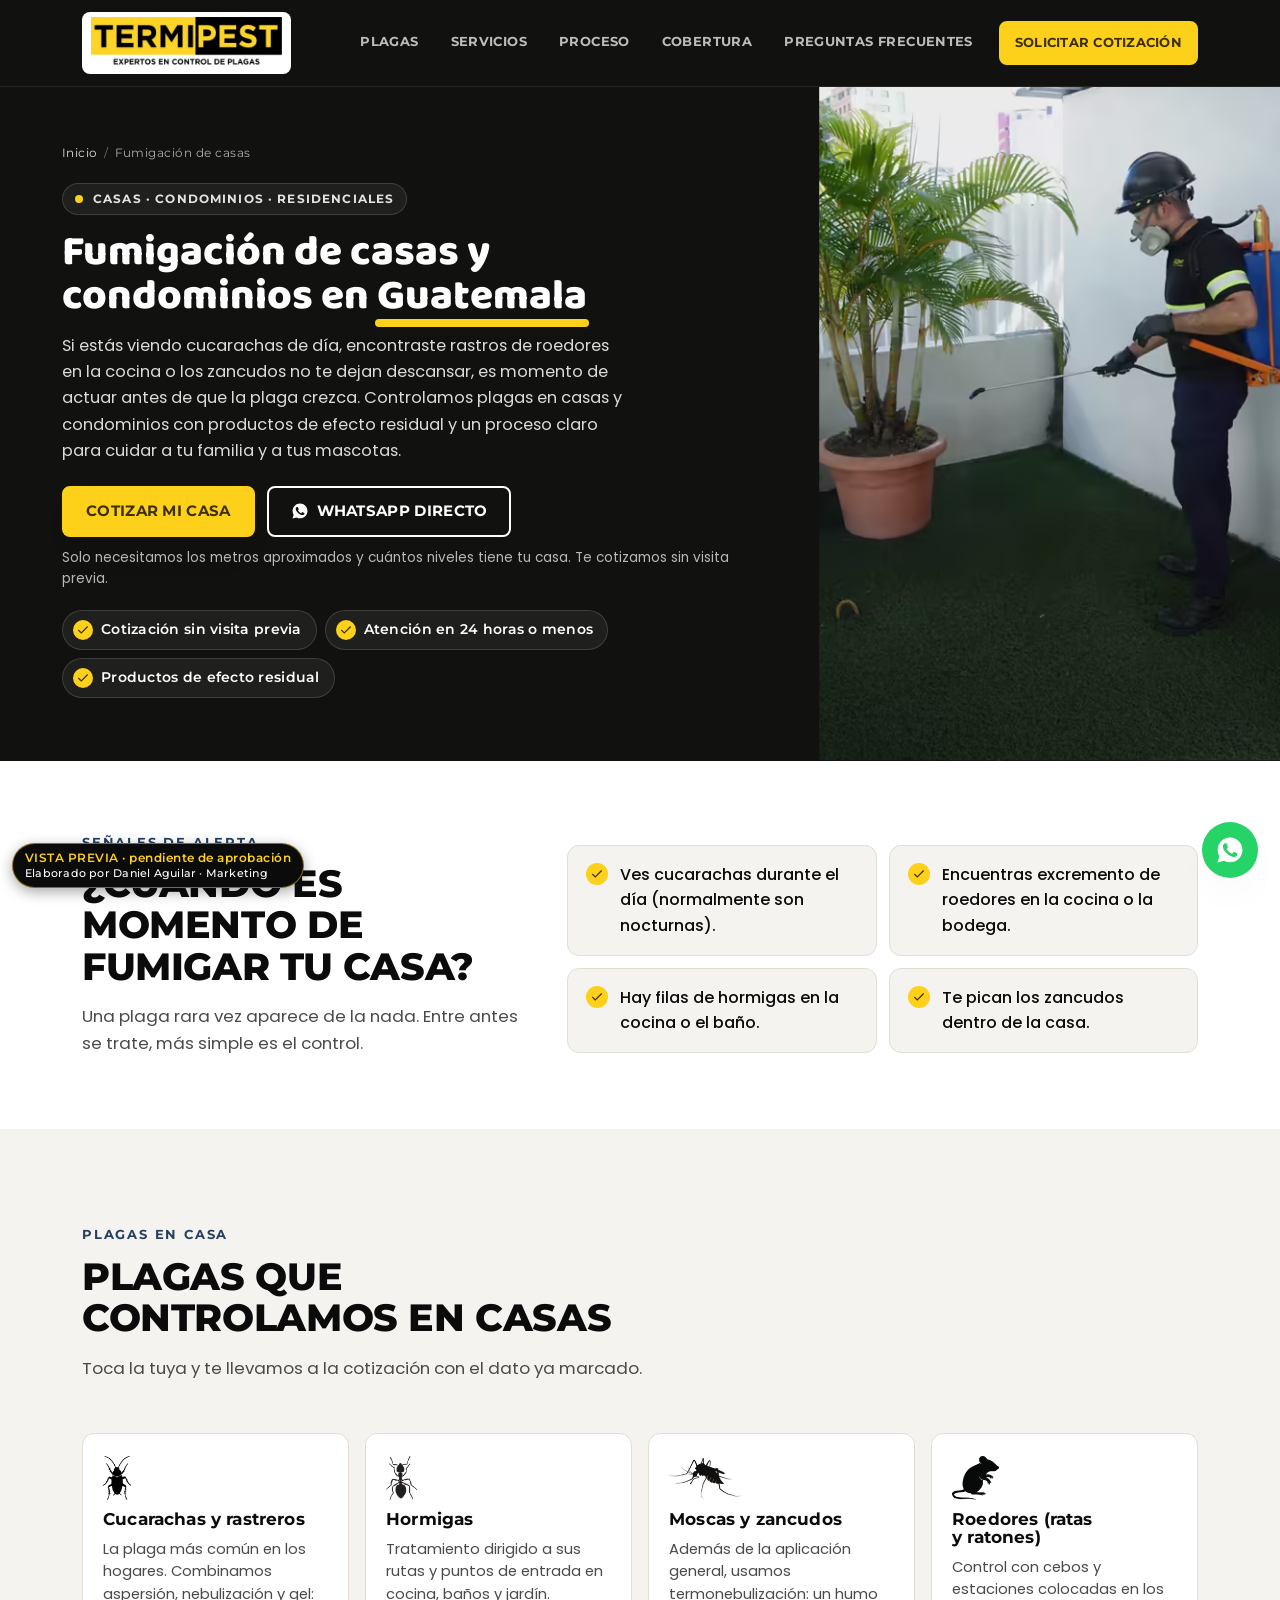
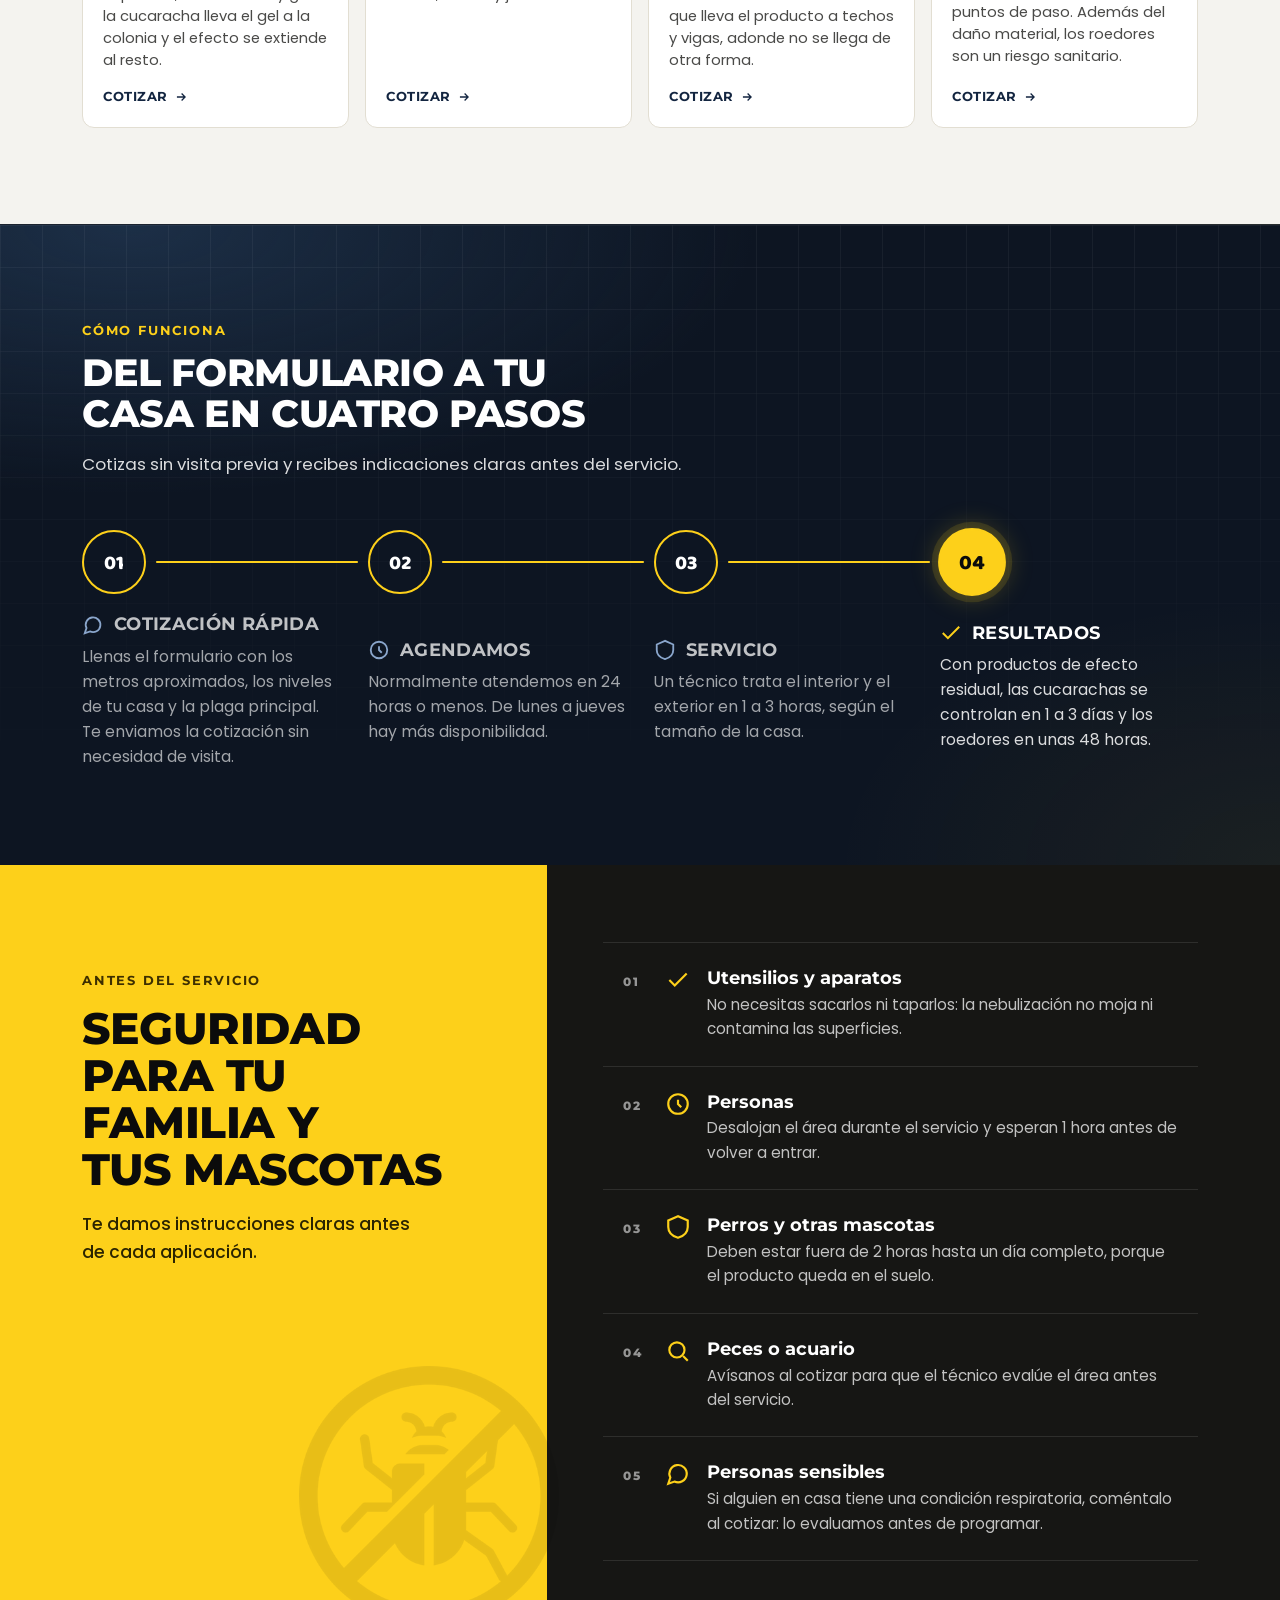
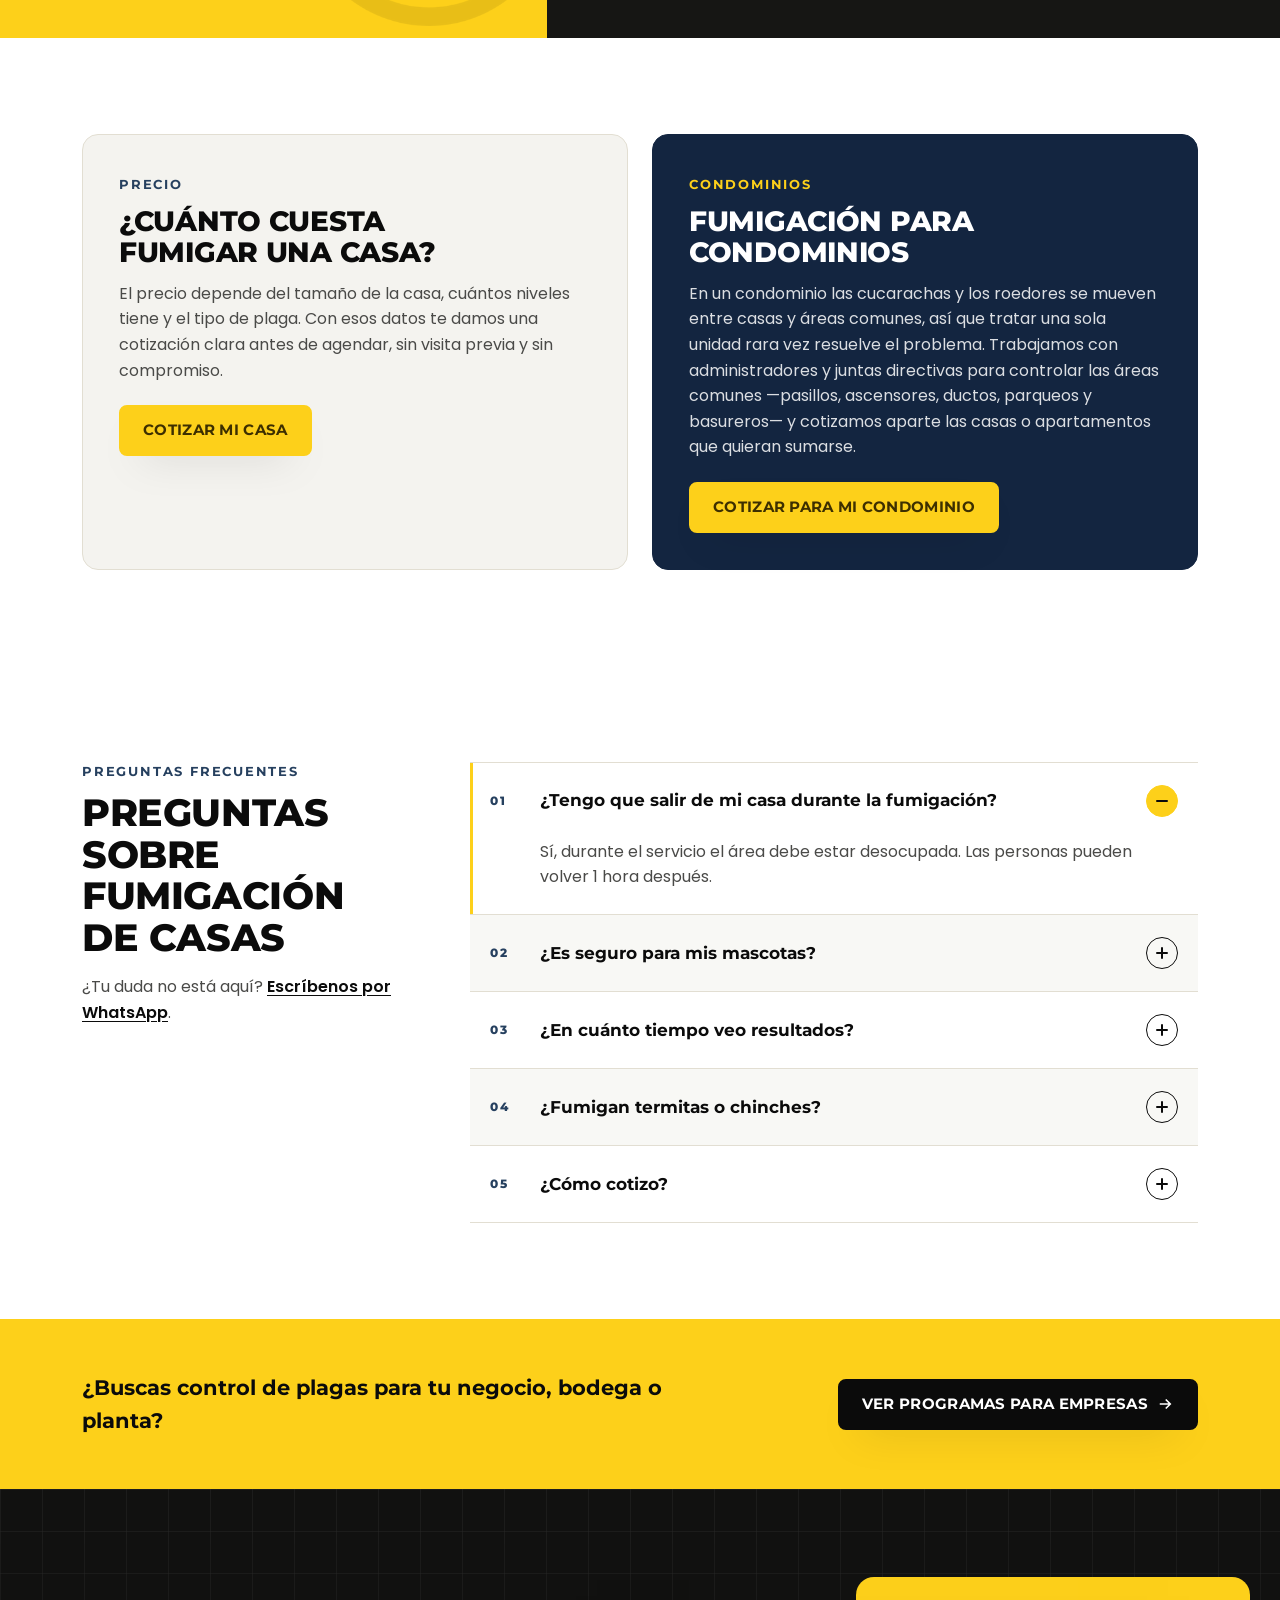
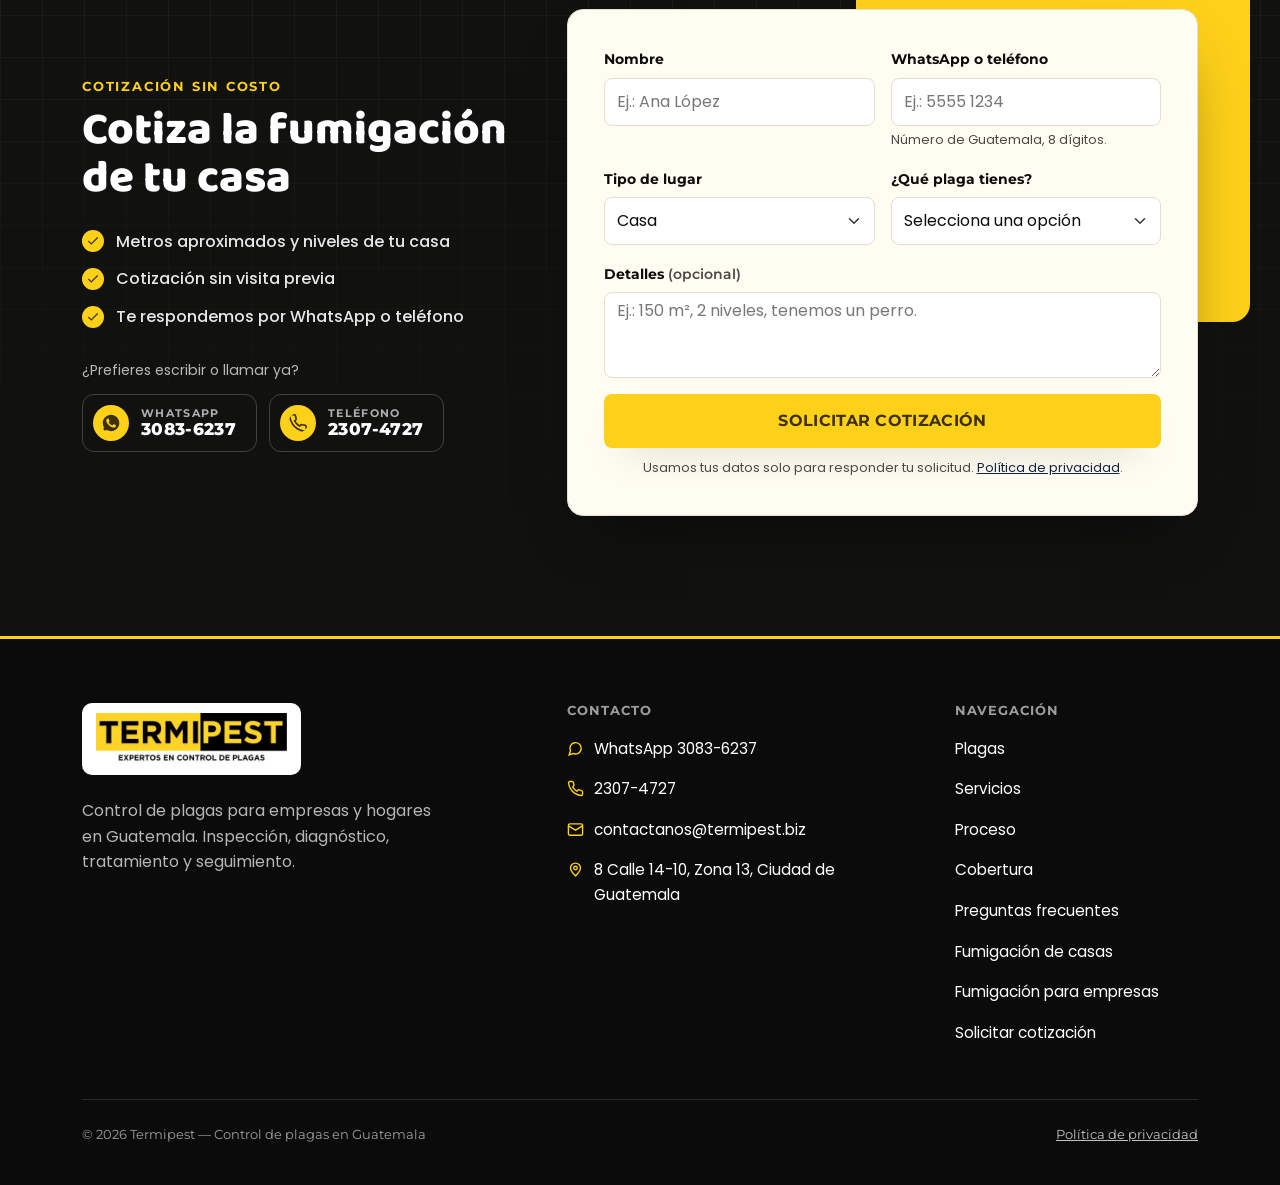
==== commit 25e3f778: "Agregar crédito: Elaborado por Daniel Aguilar · Marketing" ====
--- a/fumigacion-de-casas/index.html
+++ b/fumigacion-de-casas/index.html
@@ -616,6 +616,6 @@
 <script src="../assets/vendor/bootstrap-5.3.3/bootstrap.bundle.min.js" defer></script>
 <script src="../assets/js/main.js" defer></script>
 
-<div style="position:fixed;left:12px;bottom:12px;z-index:90;padding:7px 12px;border-radius:999px;background:#0b0b0b;color:#fdd01a;font:600 12px/1.2 Montserrat,system-ui,sans-serif;letter-spacing:.04em;box-shadow:0 4px 14px rgba(0,0,0,.35);border:1px solid rgba(253,208,26,.5);pointer-events:none">VISTA PREVIA · pendiente de aprobación</div>
+<div style="position:fixed;left:12px;bottom:12px;z-index:90;padding:7px 12px;border-radius:999px;background:#0b0b0b;color:#fdd01a;font:600 12px/1.2 Montserrat,system-ui,sans-serif;letter-spacing:.04em;box-shadow:0 4px 14px rgba(0,0,0,.35);border:1px solid rgba(253,208,26,.5);pointer-events:none;max-width:calc(100vw - 24px)">VISTA PREVIA · pendiente de aprobación<br><span style="color:#fff;font-weight:500;font-size:11px;letter-spacing:.02em">Elaborado por Daniel Aguilar · Marketing</span></div>
 </body>
 </html>
